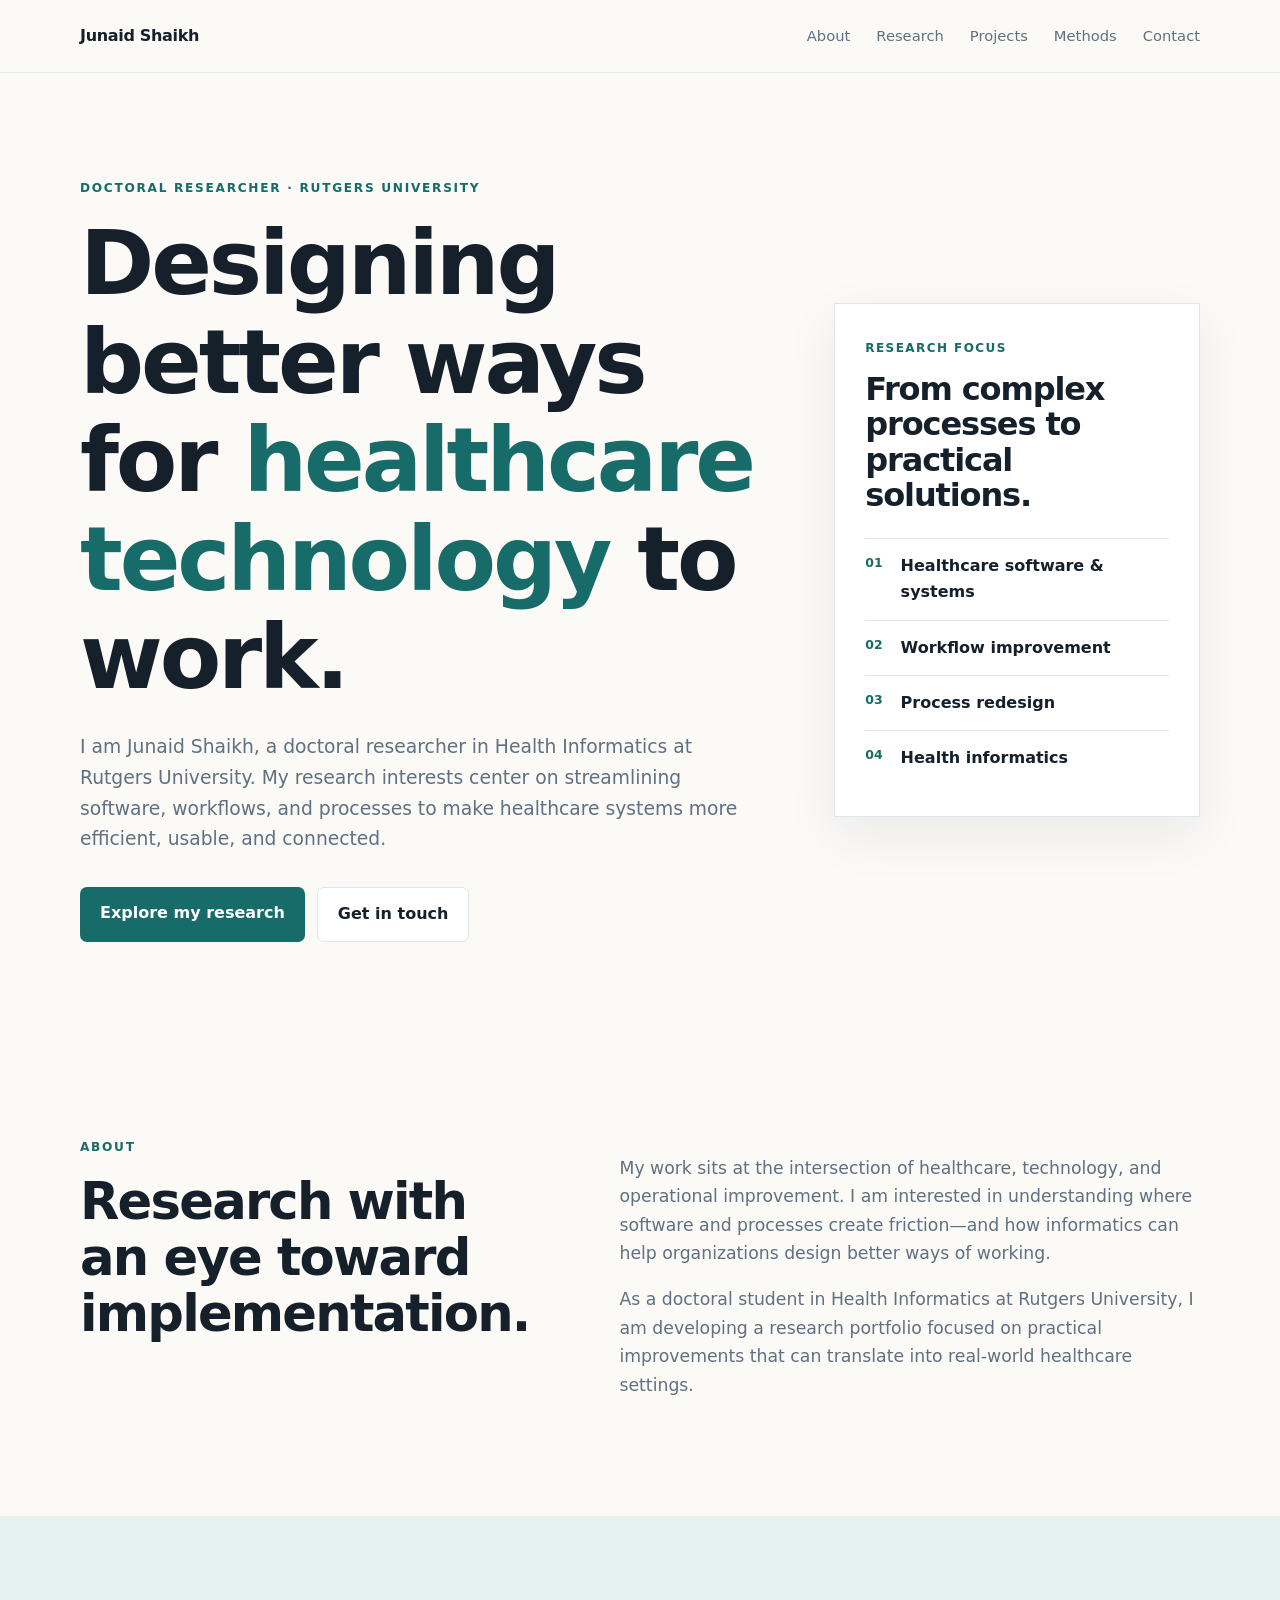
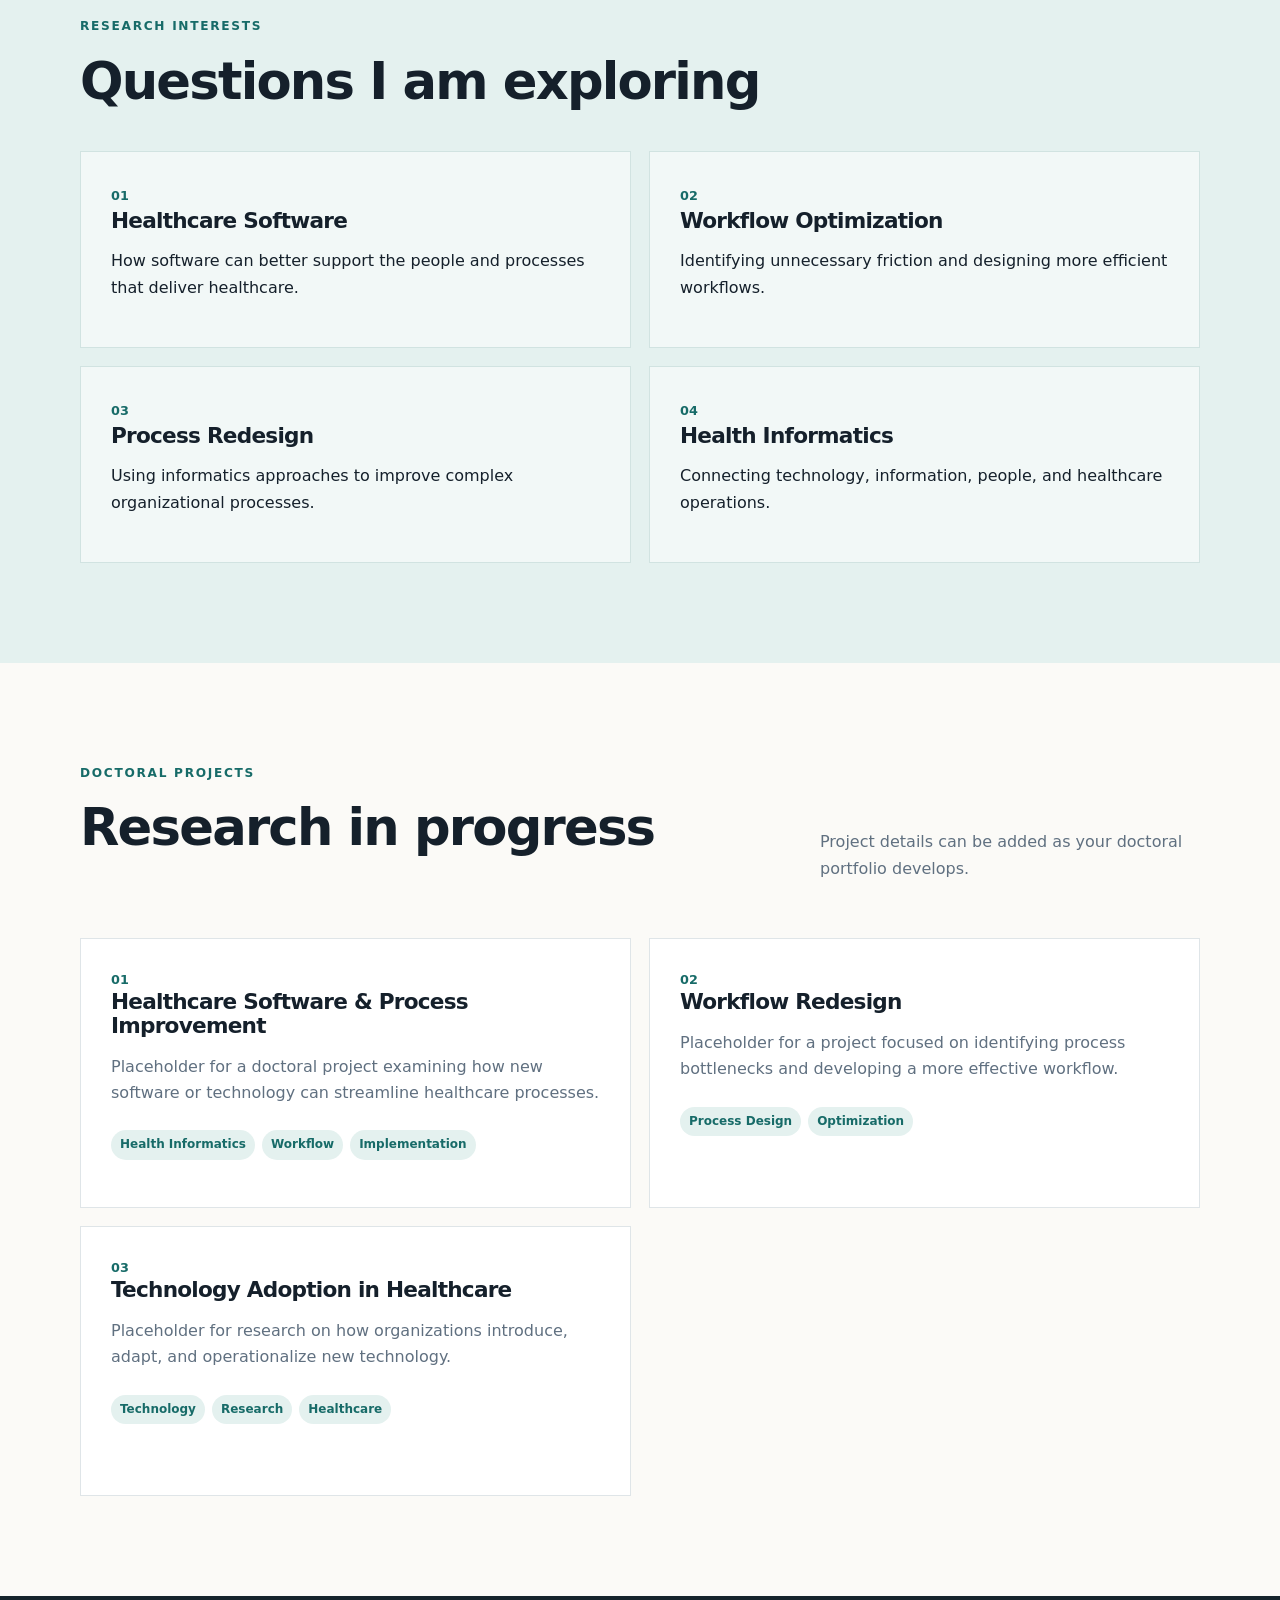
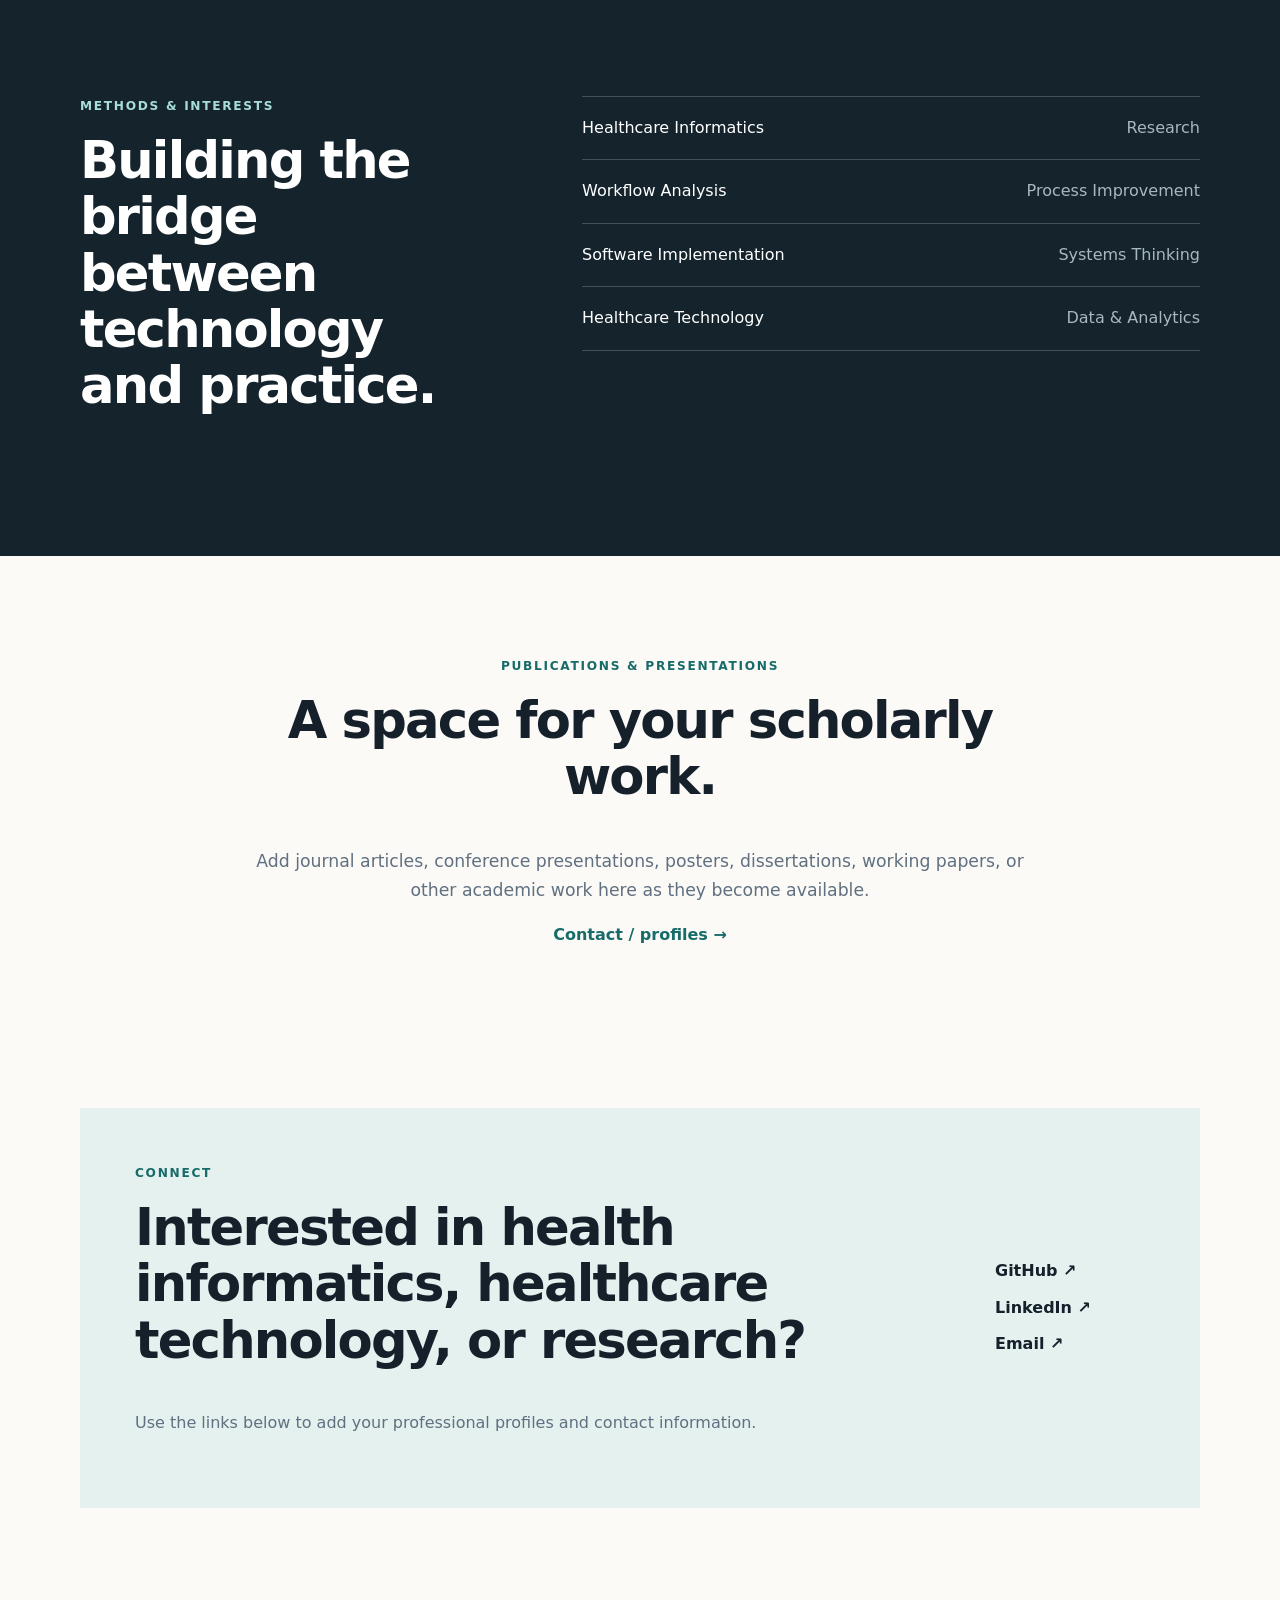
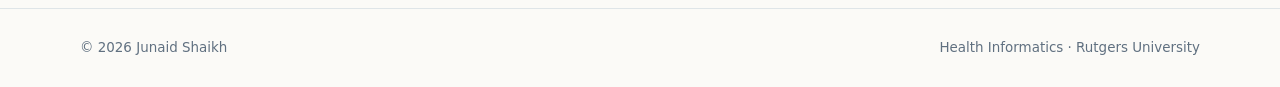
==== index.html @ 3b5ebfc3 "Add files via upload" ====
<!DOCTYPE html>
<html lang="en">
<head>
  <meta charset="UTF-8">
  <meta name="viewport" content="width=device-width, initial-scale=1.0">
  <meta name="description" content="Junaid Shaikh — Doctoral researcher in Health Informatics at Rutgers University. Research focused on streamlining software, workflows, and healthcare processes.">
  <title>Junaid Shaikh | Health Informatics Researcher</title>
  <link rel="stylesheet" href="assets/style.css">
</head>
<body>
  <header class="site-header">
    <nav class="nav container">
      <a class="brand" href="#home">Junaid Shaikh</a>
      <div class="nav-links">
        <a href="#about">About</a>
        <a href="#research">Research</a>
        <a href="#projects">Projects</a>
        <a href="#skills">Methods</a>
        <a href="#contact">Contact</a>
      </div>
    </nav>
  </header>

  <main>
    <section id="home" class="hero">
      <div class="container hero-grid">
        <div>
          <p class="eyebrow">Doctoral Researcher · Rutgers University</p>
          <h1>Designing better ways for <span>healthcare technology</span> to work.</h1>
          <p class="lead">
            I am Junaid Shaikh, a doctoral researcher in Health Informatics at Rutgers University.
            My research interests center on streamlining software, workflows, and processes to make
            healthcare systems more efficient, usable, and connected.
          </p>
          <div class="actions">
            <a class="button primary" href="#research">Explore my research</a>
            <a class="button secondary" href="#contact">Get in touch</a>
          </div>
        </div>
        <aside class="hero-card">
          <span class="card-label">Research focus</span>
          <h2>From complex processes to practical solutions.</h2>
          <div class="focus-list">
            <div><b>01</b><span>Healthcare software & systems</span></div>
            <div><b>02</b><span>Workflow improvement</span></div>
            <div><b>03</b><span>Process redesign</span></div>
            <div><b>04</b><span>Health informatics</span></div>
          </div>
        </aside>
      </div>
    </section>

    <section id="about" class="section">
      <div class="container two-col">
        <div>
          <p class="eyebrow">About</p>
          <h2>Research with an eye toward implementation.</h2>
        </div>
        <div class="section-copy">
          <p>
            My work sits at the intersection of healthcare, technology, and operational improvement.
            I am interested in understanding where software and processes create friction—and how
            informatics can help organizations design better ways of working.
          </p>
          <p>
            As a doctoral student in Health Informatics at Rutgers University, I am developing a
            research portfolio focused on practical improvements that can translate into real-world
            healthcare settings.
          </p>
        </div>
      </div>
    </section>

    <section id="research" class="section tinted">
      <div class="container">
        <p class="eyebrow">Research interests</p>
        <h2>Questions I am exploring</h2>
        <div class="interest-grid">
          <article><span>01</span><h3>Healthcare Software</h3><p>How software can better support the people and processes that deliver healthcare.</p></article>
          <article><span>02</span><h3>Workflow Optimization</h3><p>Identifying unnecessary friction and designing more efficient workflows.</p></article>
          <article><span>03</span><h3>Process Redesign</h3><p>Using informatics approaches to improve complex organizational processes.</p></article>
          <article><span>04</span><h3>Health Informatics</h3><p>Connecting technology, information, people, and healthcare operations.</p></article>
        </div>
      </div>
    </section>

    <section id="projects" class="section">
      <div class="container">
        <div class="section-heading">
          <div>
            <p class="eyebrow">Doctoral projects</p>
            <h2>Research in progress</h2>
          </div>
          <p class="muted">Project details can be added as your doctoral portfolio develops.</p>
        </div>
        <div class="project-grid">
          <article class="project-card">
            <div class="project-number">01</div>
            <h3>Healthcare Software & Process Improvement</h3>
            <p>Placeholder for a doctoral project examining how new software or technology can streamline healthcare processes.</p>
            <div class="tags"><span>Health Informatics</span><span>Workflow</span><span>Implementation</span></div>
          </article>
          <article class="project-card">
            <div class="project-number">02</div>
            <h3>Workflow Redesign</h3>
            <p>Placeholder for a project focused on identifying process bottlenecks and developing a more effective workflow.</p>
            <div class="tags"><span>Process Design</span><span>Optimization</span></div>
          </article>
          <article class="project-card">
            <div class="project-number">03</div>
            <h3>Technology Adoption in Healthcare</h3>
            <p>Placeholder for research on how organizations introduce, adapt, and operationalize new technology.</p>
            <div class="tags"><span>Technology</span><span>Research</span><span>Healthcare</span></div>
          </article>
        </div>
      </div>
    </section>

    <section id="skills" class="section dark">
      <div class="container two-col">
        <div>
          <p class="eyebrow">Methods & interests</p>
          <h2>Building the bridge between technology and practice.</h2>
        </div>
        <div class="skill-list">
          <div><span>Healthcare Informatics</span><span>Research</span></div>
          <div><span>Workflow Analysis</span><span>Process Improvement</span></div>
          <div><span>Software Implementation</span><span>Systems Thinking</span></div>
          <div><span>Healthcare Technology</span><span>Data & Analytics</span></div>
        </div>
      </div>
    </section>

    <section class="section">
      <div class="container publication-placeholder">
        <p class="eyebrow">Publications & presentations</p>
        <h2>A space for your scholarly work.</h2>
        <p>Add journal articles, conference presentations, posters, dissertations, working papers, or other academic work here as they become available.</p>
        <a class="text-link" href="#contact">Contact / profiles →</a>
      </div>
    </section>

    <section id="contact" class="section contact">
      <div class="container contact-box">
        <div>
          <p class="eyebrow">Connect</p>
          <h2>Interested in health informatics, healthcare technology, or research?</h2>
          <p>Use the links below to add your professional profiles and contact information.</p>
        </div>
        <div class="contact-links">
          <a href="#" aria-label="GitHub — replace this link">GitHub ↗</a>
          <a href="#" aria-label="LinkedIn — replace this link">LinkedIn ↗</a>
          <a href="mailto:your-email@example.com">Email ↗</a>
        </div>
      </div>
    </section>
  </main>

  <footer>
    <div class="container footer-inner">
      <span>© 2026 Junaid Shaikh</span>
      <span>Health Informatics · Rutgers University</span>
    </div>
  </footer>
</body>
</html>
---- assets/style.css ----
:root {
  --ink: #15202b;
  --muted: #607080;
  --paper: #fbfaf7;
  --surface: #ffffff;
  --line: #dfe5e8;
  --accent: #176b68;
  --accent-light: #e4f1ef;
  --dark: #15242c;
  --max: 1120px;
}
* { box-sizing: border-box; }
html { scroll-behavior: smooth; }
body {
  margin: 0;
  background: var(--paper);
  color: var(--ink);
  font-family: Inter, ui-sans-serif, system-ui, -apple-system, BlinkMacSystemFont, "Segoe UI", sans-serif;
  line-height: 1.65;
}
.container { width: min(calc(100% - 40px), var(--max)); margin: auto; }
.site-header {
  position: sticky; top: 0; z-index: 10;
  background: rgba(251,250,247,.92);
  backdrop-filter: blur(12px);
  border-bottom: 1px solid rgba(223,229,232,.8);
}
.nav { min-height: 72px; display:flex; align-items:center; justify-content:space-between; gap:20px; }
.brand { color:var(--ink); text-decoration:none; font-weight:750; letter-spacing:-.02em; }
.nav-links { display:flex; gap:26px; }
.nav-links a { color:var(--muted); text-decoration:none; font-size:.92rem; }
.nav-links a:hover { color:var(--accent); }
.hero { padding: 105px 0 95px; }
.hero-grid { display:grid; grid-template-columns: 1.3fr .7fr; gap:75px; align-items:center; }
.eyebrow { margin:0 0 16px; color:var(--accent); text-transform:uppercase; letter-spacing:.14em; font-size:.76rem; font-weight:800; }
h1,h2,h3 { margin-top:0; line-height:1.1; letter-spacing:-.035em; }
h1 { font-size:clamp(3rem, 7vw, 5.7rem); max-width:850px; margin-bottom:25px; }
h1 span { color:var(--accent); }
h2 { font-size:clamp(2rem, 4vw, 3.25rem); }
h3 { font-size:1.35rem; margin-bottom:10px; }
.lead { color:var(--muted); font-size:1.17rem; max-width:720px; }
.actions { display:flex; flex-wrap:wrap; gap:12px; margin-top:32px; }
.button { padding:13px 20px; border-radius:7px; text-decoration:none; font-weight:700; }
.button.primary { background:var(--accent); color:#fff; }
.button.secondary { border:1px solid var(--line); color:var(--ink); background:var(--surface); }
.hero-card { background:var(--surface); border:1px solid var(--line); padding:30px; box-shadow:0 18px 50px rgba(21,32,43,.07); }
.card-label { color:var(--accent); font-size:.75rem; font-weight:800; text-transform:uppercase; letter-spacing:.12em; }
.hero-card h2 { font-size:2rem; margin:12px 0 25px; }
.focus-list div { display:flex; gap:18px; padding:14px 0; border-top:1px solid var(--line); }
.focus-list b { color:var(--accent); font-size:.78rem; }
.focus-list span { font-weight:650; }
.section { padding:100px 0; }
.tinted { background:var(--accent-light); }
.dark { background:var(--dark); color:#fff; }
.dark .eyebrow { color:#a8ddd7; }
.two-col { display:grid; grid-template-columns:.8fr 1.2fr; gap:90px; }
.section-copy { color:var(--muted); font-size:1.08rem; }
.interest-grid,.project-grid { display:grid; grid-template-columns:repeat(2,1fr); gap:18px; margin-top:40px; }
.interest-grid article { padding:30px; background:rgba(255,255,255,.55); border:1px solid rgba(23,107,104,.15); }
.interest-grid span,.project-number { color:var(--accent); font-weight:800; font-size:.8rem; }
.project-card { background:var(--surface); border:1px solid var(--line); padding:30px; min-height:270px; transition:transform .2s, box-shadow .2s; }
.project-card:hover { transform:translateY(-4px); box-shadow:0 16px 35px rgba(21,32,43,.08); }
.project-card p { color:var(--muted); }
.tags { display:flex; flex-wrap:wrap; gap:7px; margin-top:24px; }
.tags span { background:var(--accent-light); color:var(--accent); padding:5px 9px; border-radius:99px; font-size:.75rem; font-weight:700; }
.section-heading { display:flex; justify-content:space-between; gap:40px; align-items:end; }
.muted { color:var(--muted); max-width:380px; }
.skill-list { border-top:1px solid rgba(255,255,255,.2); }
.skill-list div { display:flex; justify-content:space-between; gap:20px; padding:18px 0; border-bottom:1px solid rgba(255,255,255,.2); }
.skill-list span:last-child { color:#a8b8bf; }
.publication-placeholder { max-width:780px; margin-left:auto; margin-right:auto; text-align:center; }
.publication-placeholder p:not(.eyebrow) { color:var(--muted); font-size:1.08rem; }
.text-link { color:var(--accent); font-weight:750; text-decoration:none; }
.contact { padding-top:60px; }
.contact-box { background:var(--accent-light); padding:55px; display:flex; justify-content:space-between; gap:50px; align-items:center; }
.contact-box p:not(.eyebrow) { color:var(--muted); max-width:650px; }
.contact-links { display:flex; flex-direction:column; gap:10px; min-width:150px; }
.contact-links a { color:var(--ink); font-weight:750; text-decoration:none; }
footer { border-top:1px solid var(--line); padding:28px 0; color:var(--muted); font-size:.84rem; }
.footer-inner { display:flex; justify-content:space-between; gap:20px; }
@media (max-width: 800px) {
  .nav { align-items:flex-start; padding:18px 0; flex-direction:column; }
  .nav-links { flex-wrap:wrap; gap:14px 18px; }
  .hero { padding-top:65px; }
  .hero-grid,.two-col { grid-template-columns:1fr; gap:45px; }
  .interest-grid,.project-grid { grid-template-columns:1fr; }
  .section-heading,.contact-box,.footer-inner { flex-direction:column; align-items:flex-start; }
  .contact-box { padding:35px; }
}
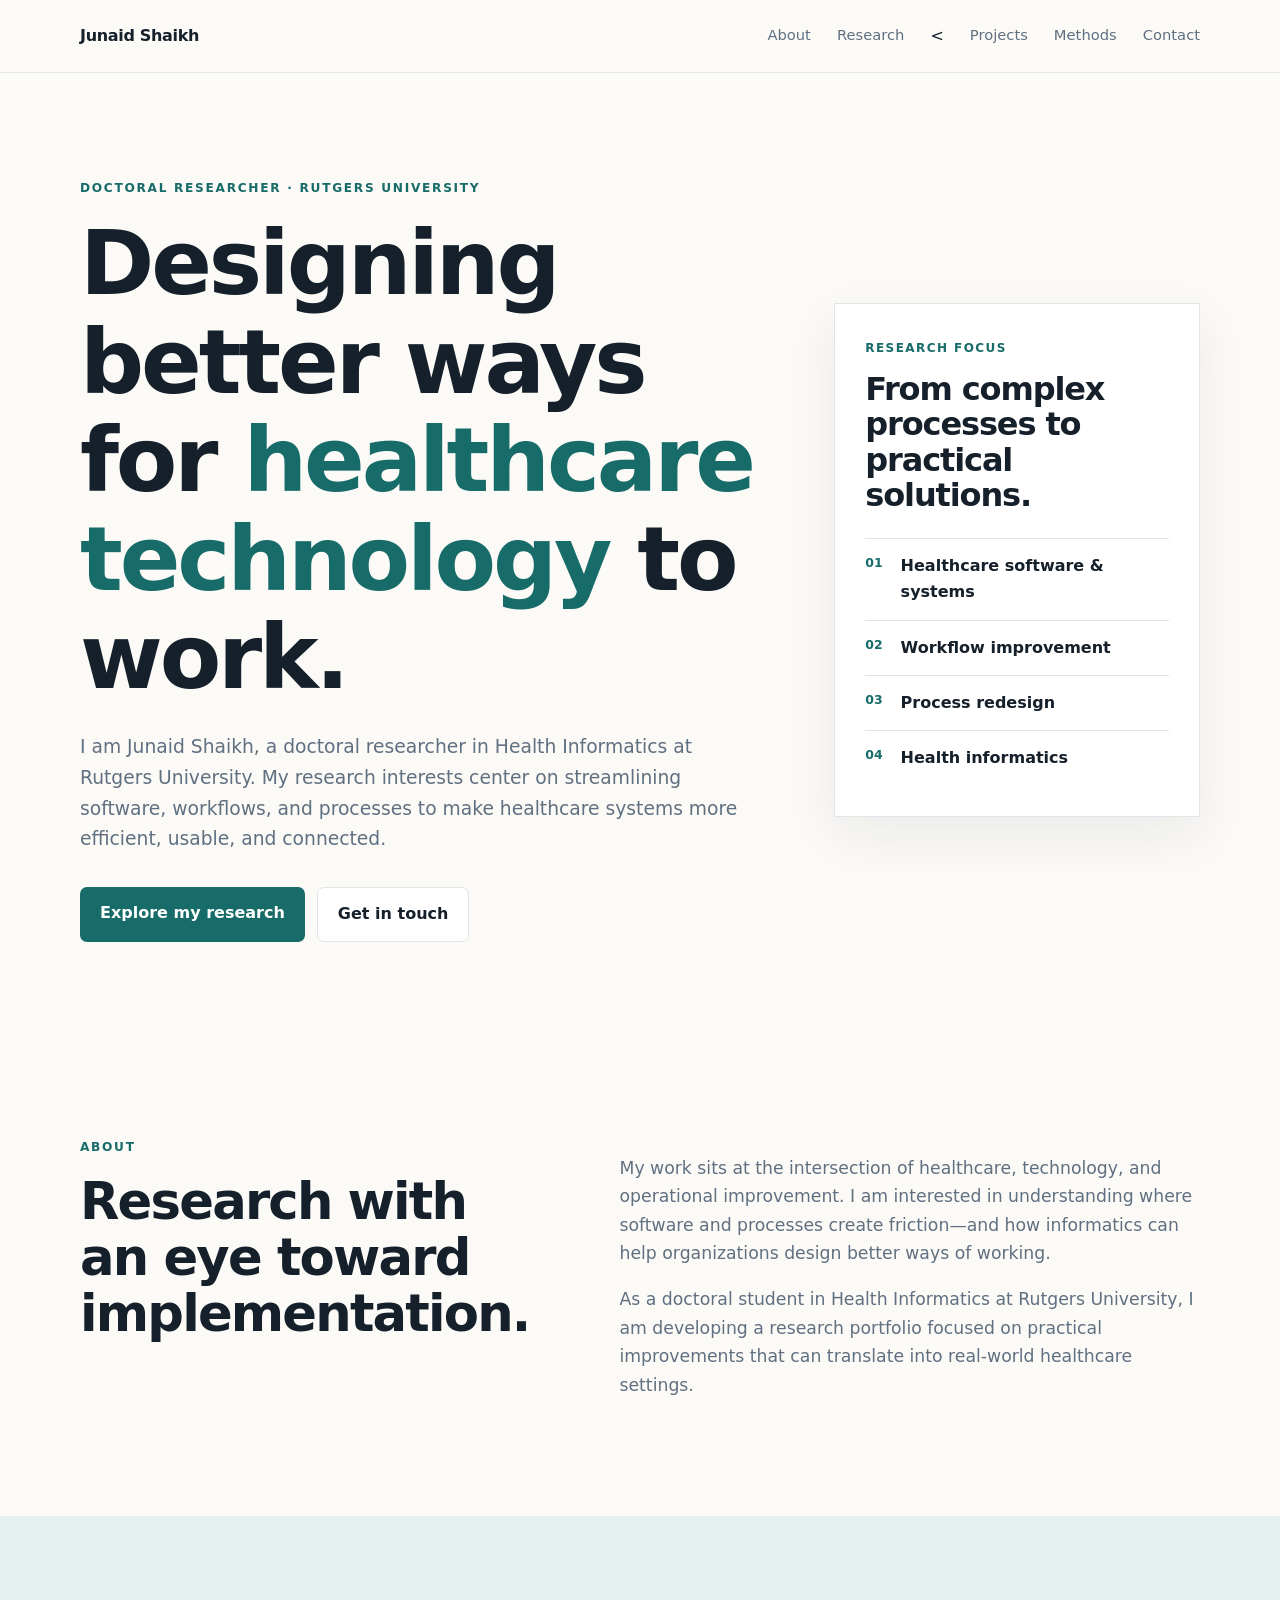
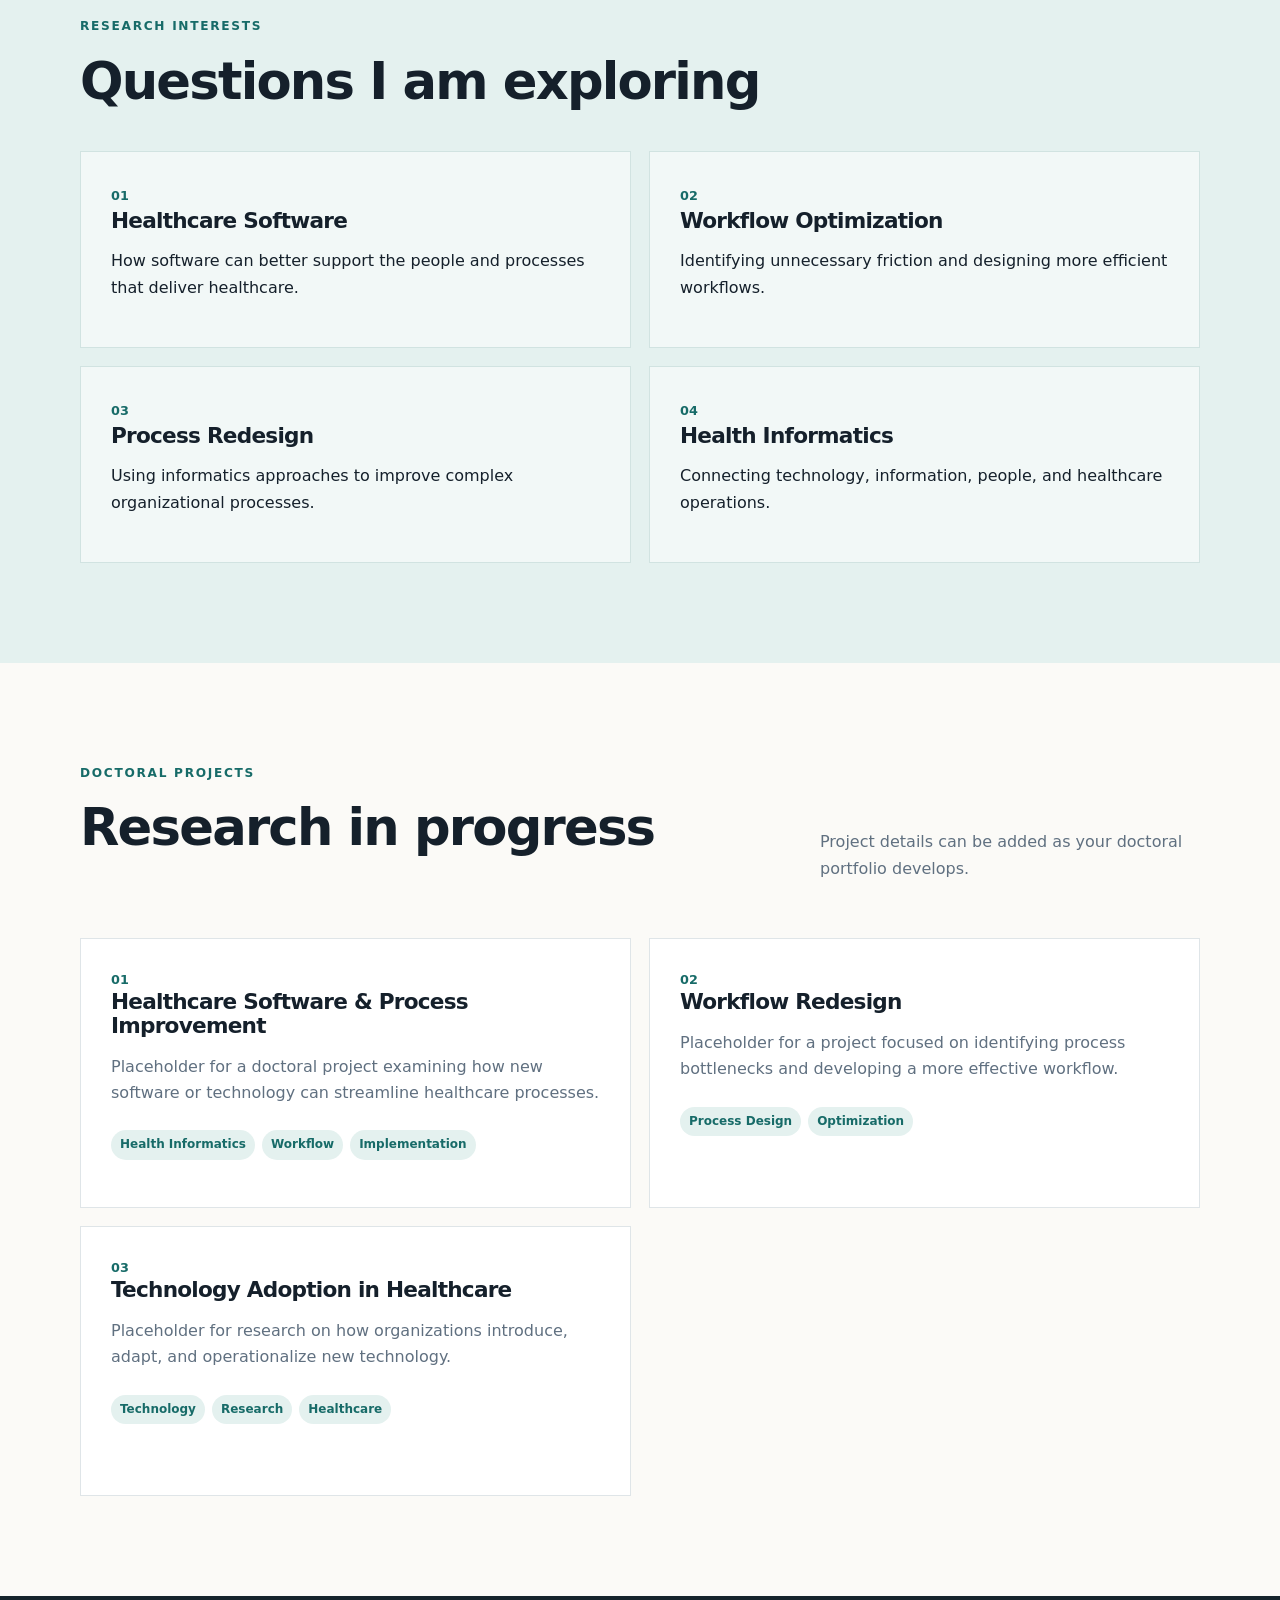
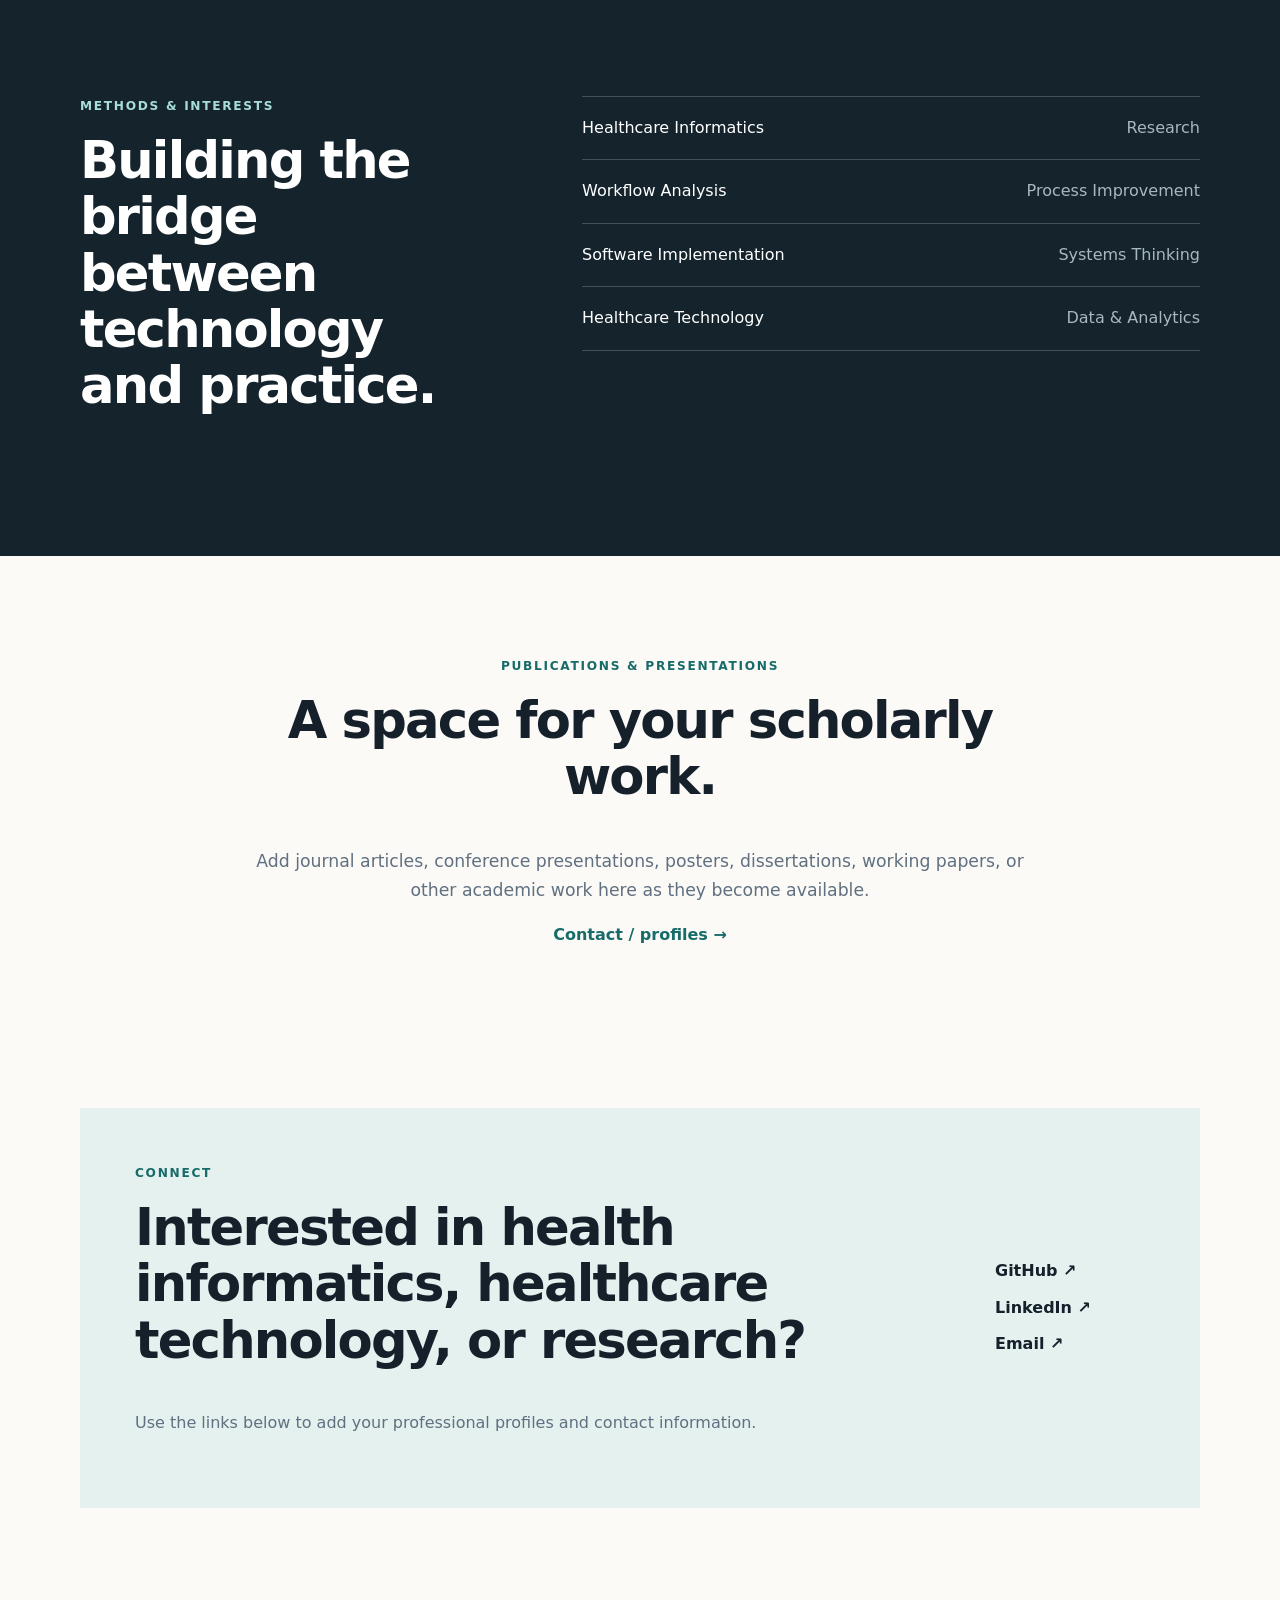
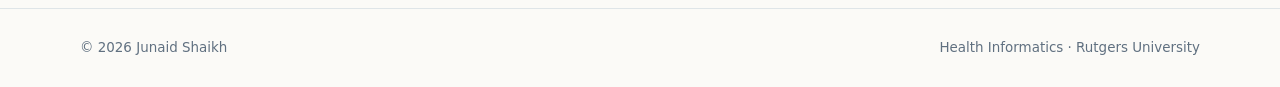
==== commit 18393101: "Update index.html" ====
--- a/index.html
+++ b/index.html
@@ -14,7 +14,7 @@
       <div class="nav-links">
         <a href="#about">About</a>
         <a href="#research">Research</a>
-        <a href="#projects">Projects</a>
+        <<a href="projects.html">Projects</a>
         <a href="#skills">Methods</a>
         <a href="#contact">Contact</a>
       </div>
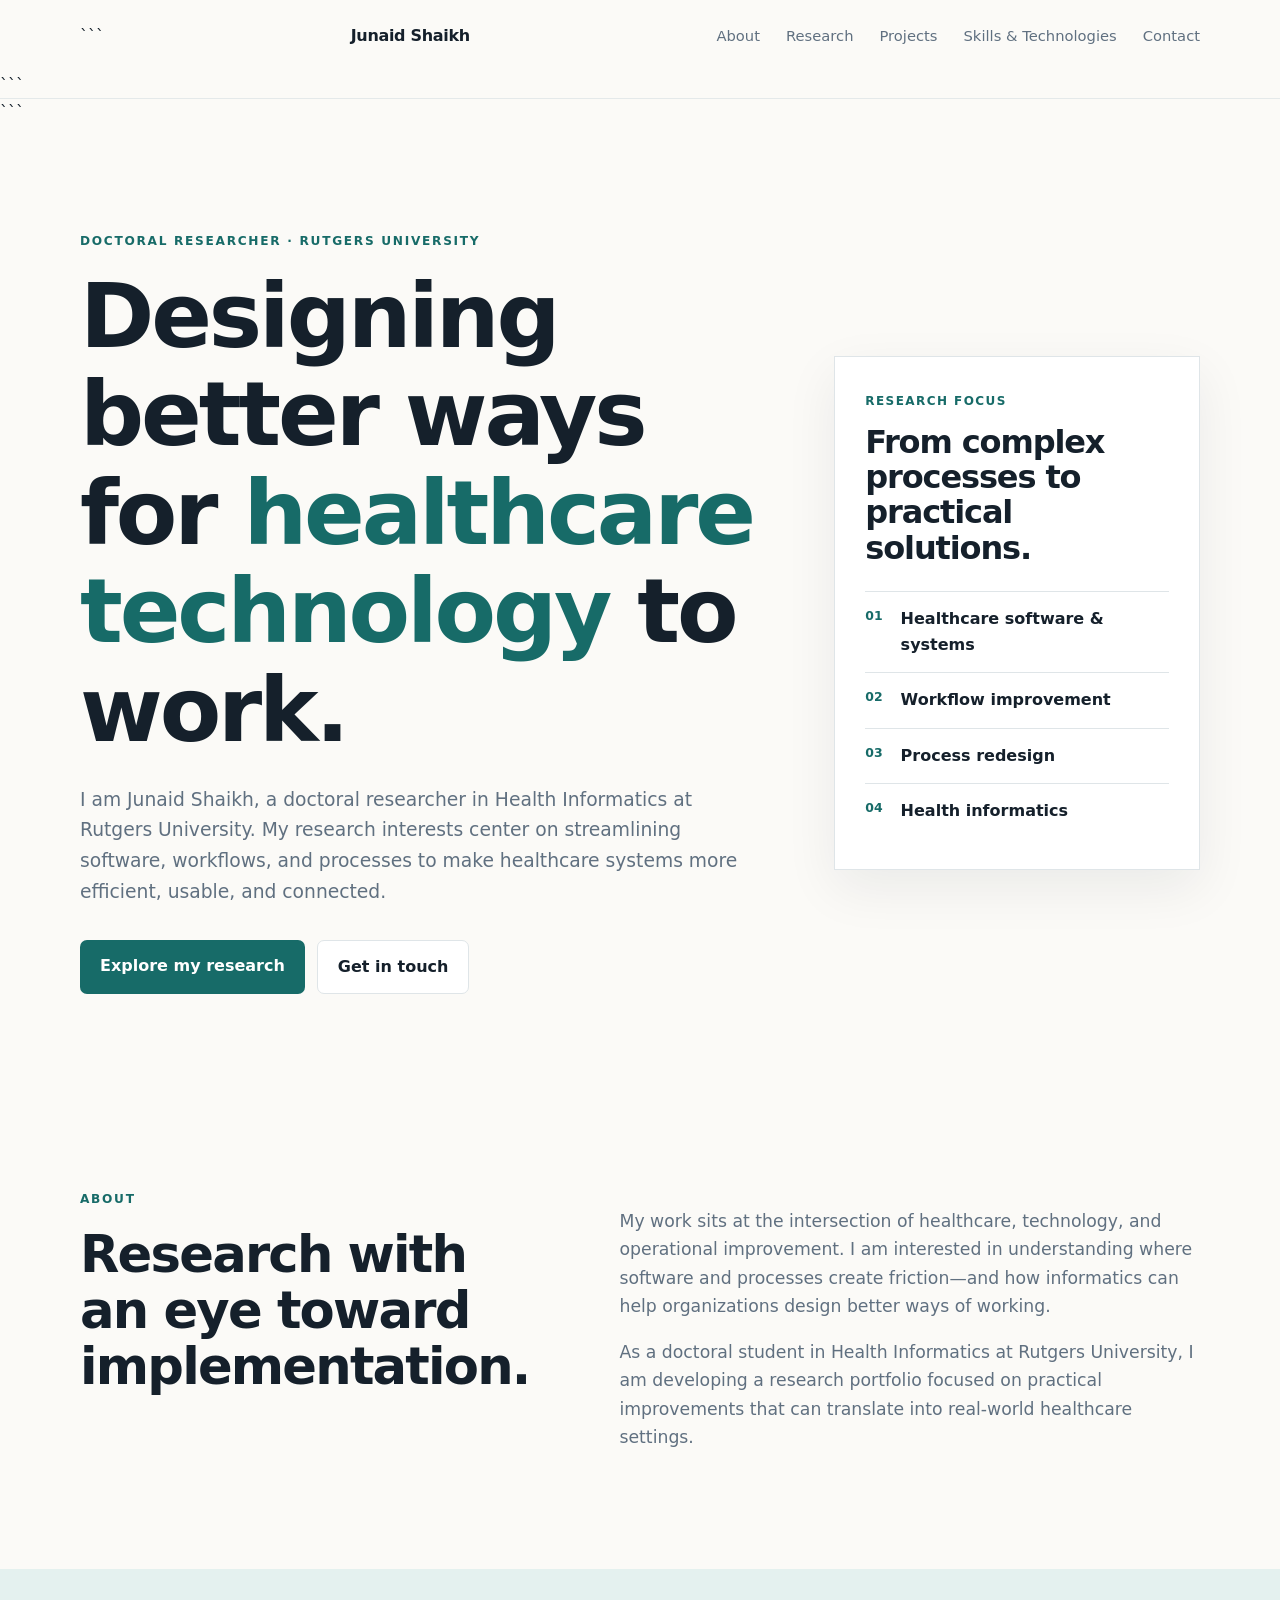
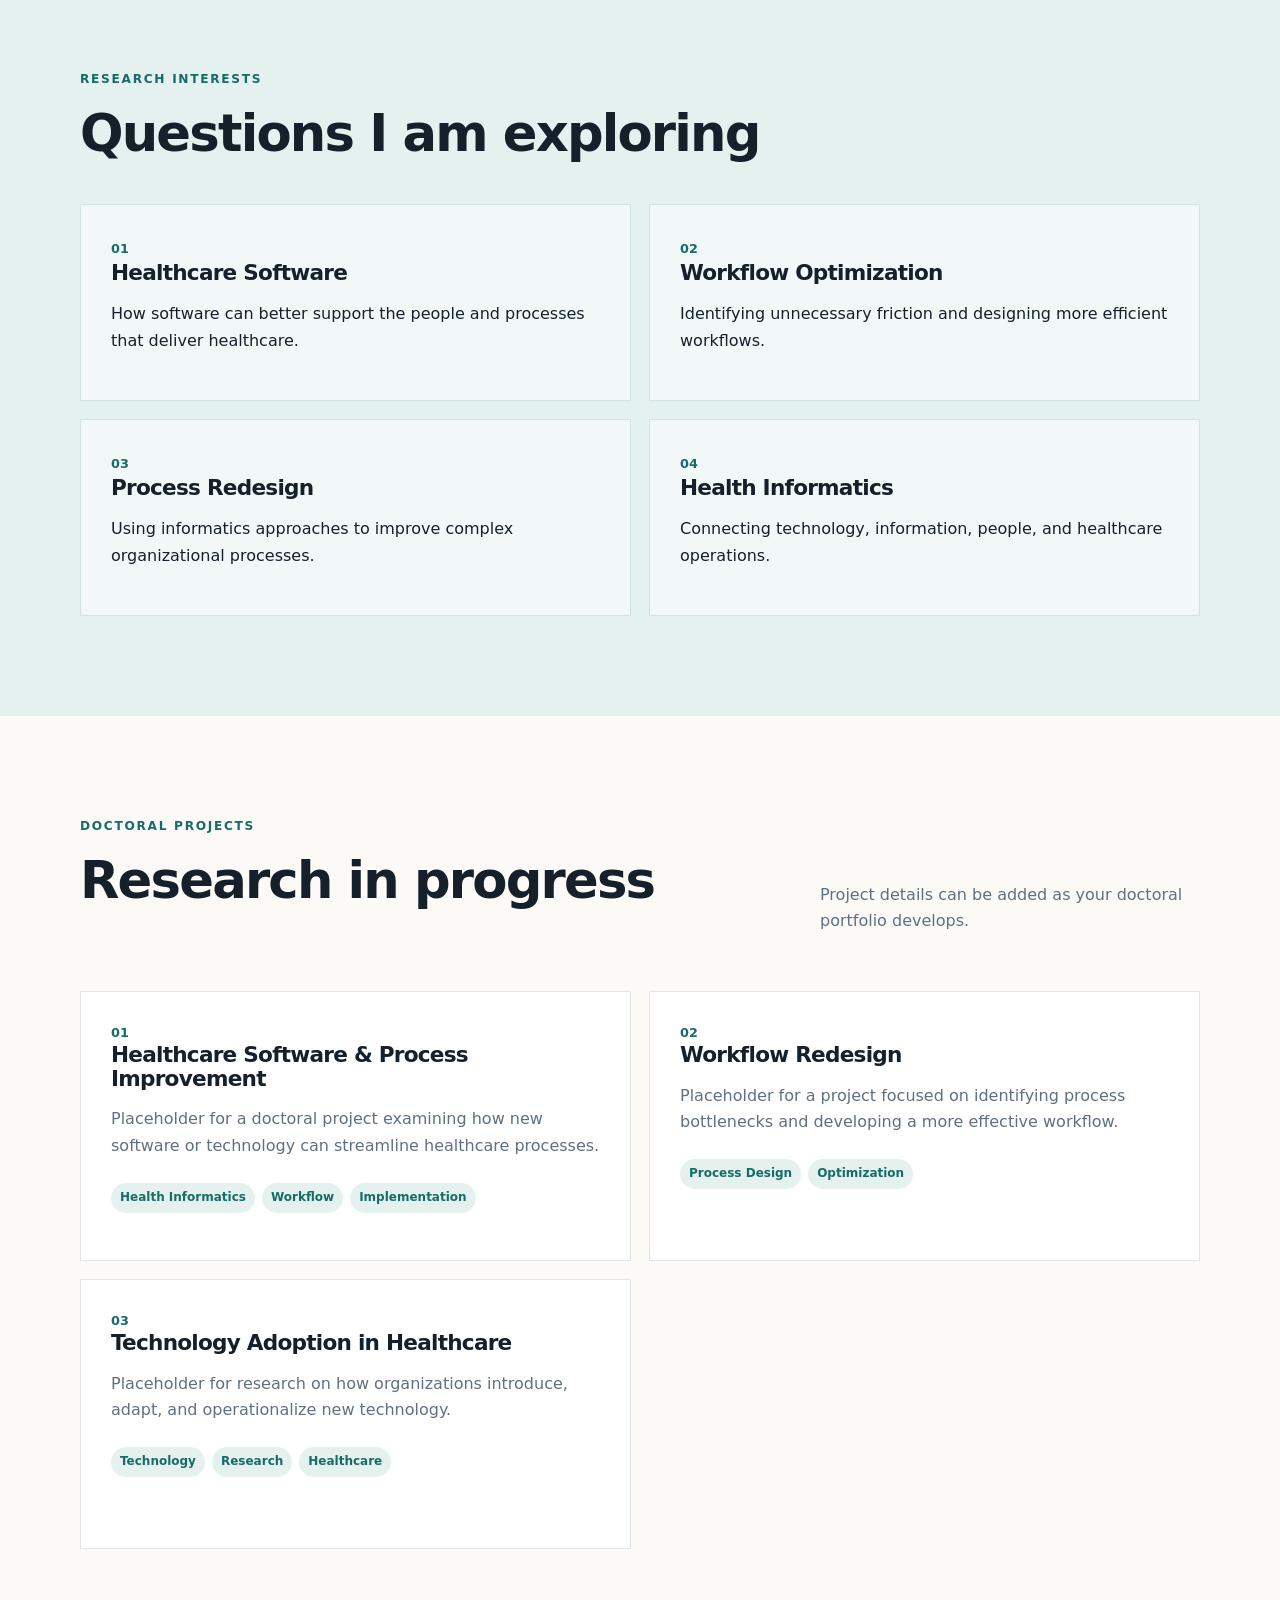
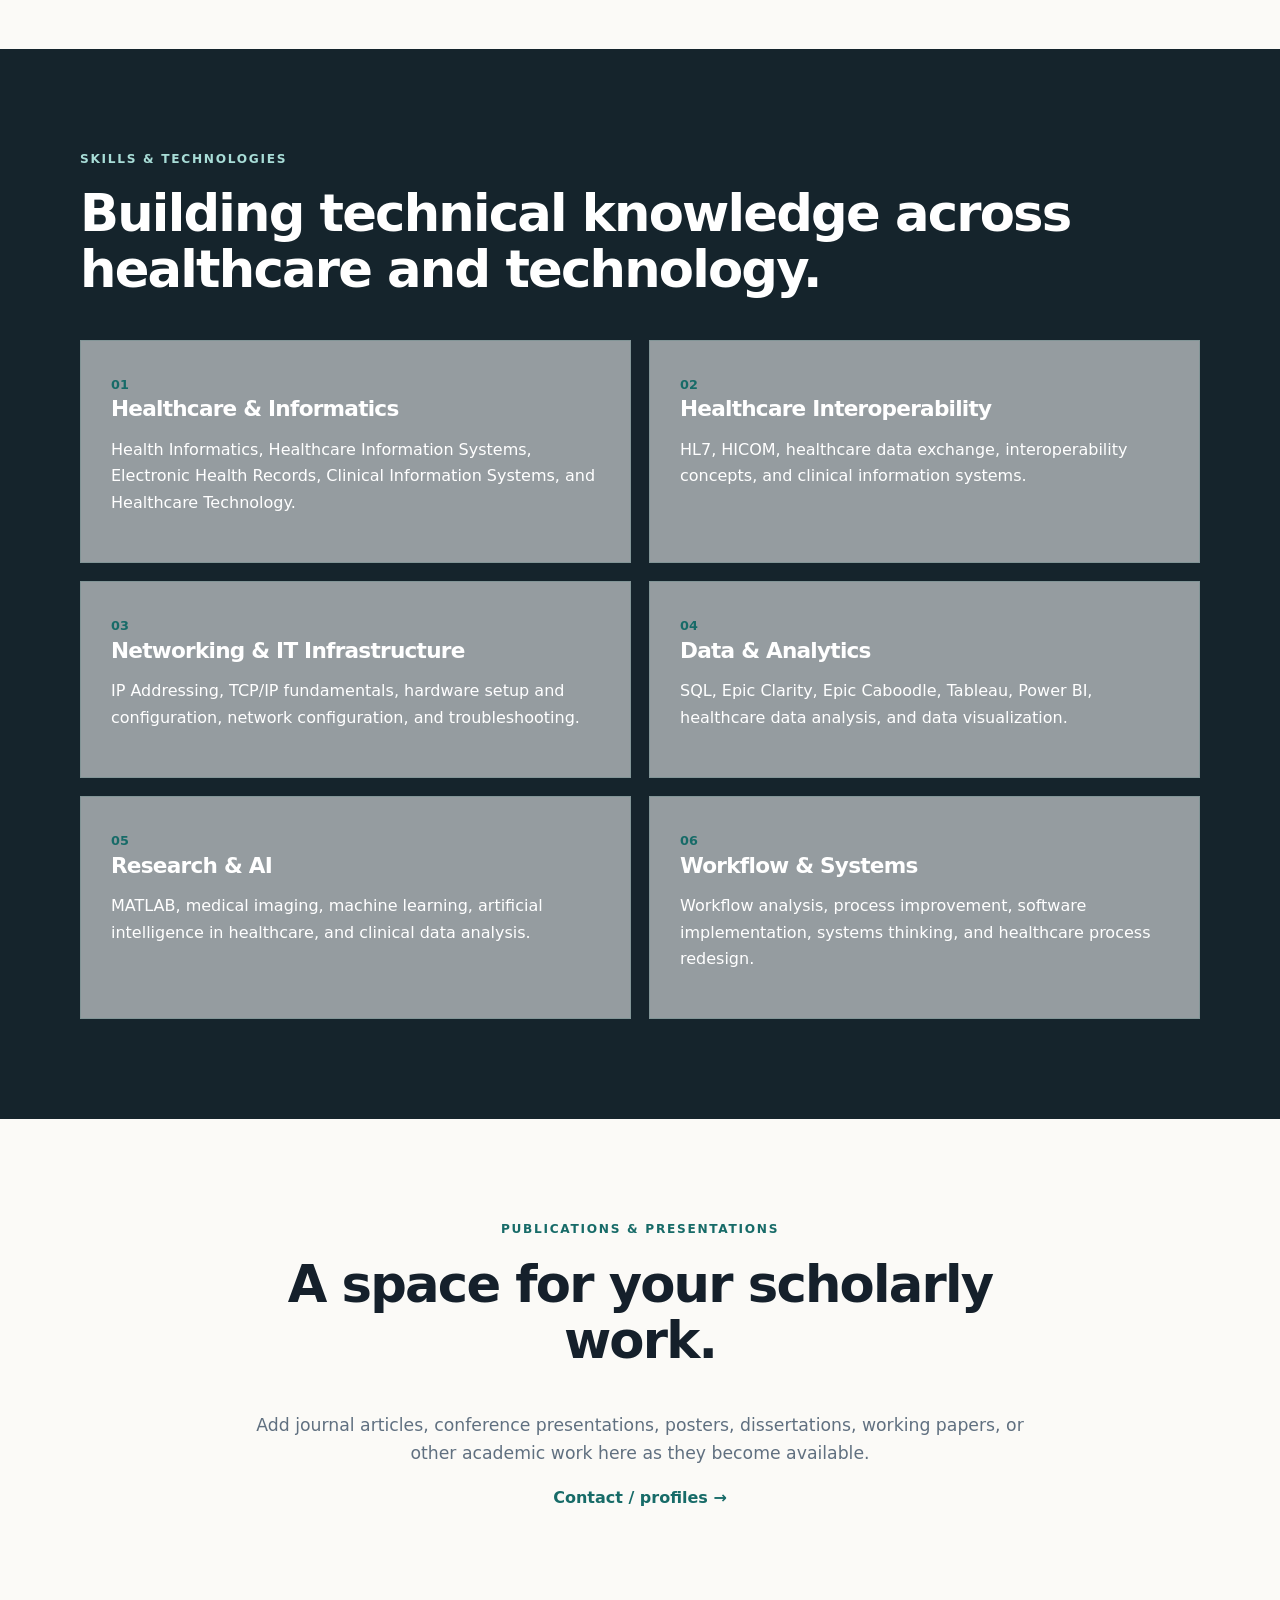
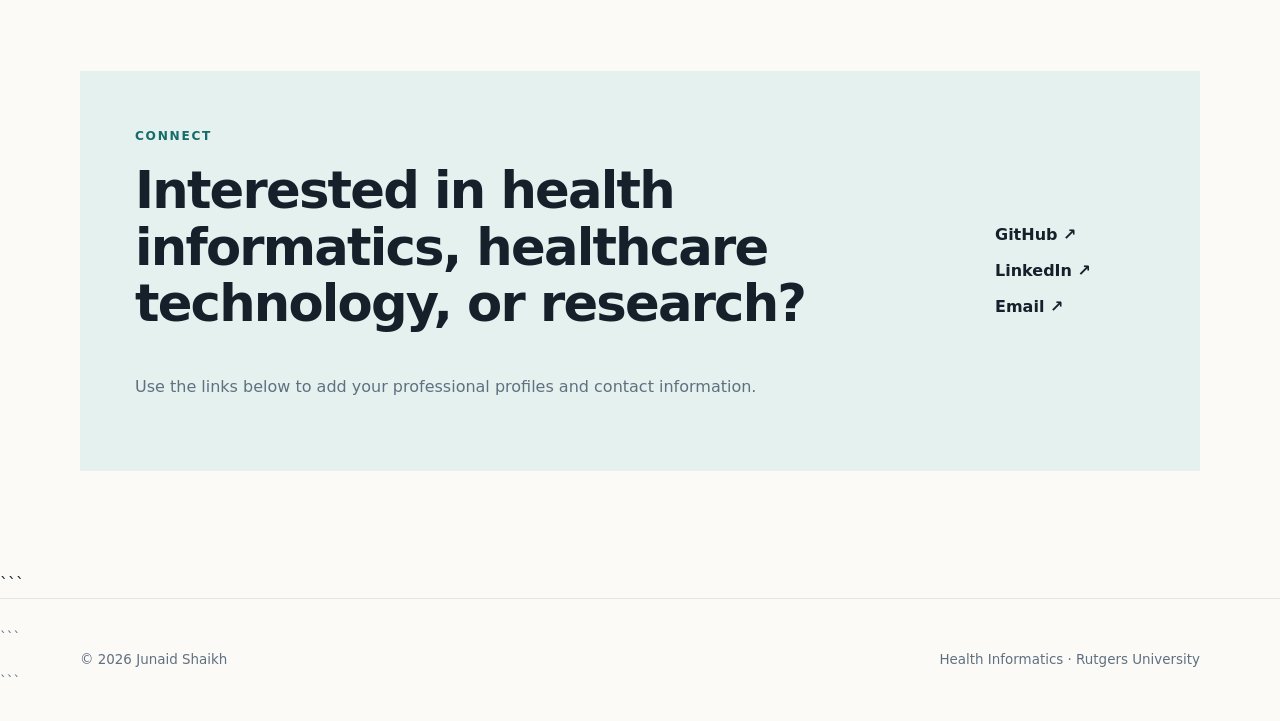
==== commit 657dcd9e: "Refactor HTML structure and update content" ====
--- a/index.html
+++ b/index.html
@@ -1,166 +1,574 @@
 <!DOCTYPE html>
+
 <html lang="en">
 <head>
   <meta charset="UTF-8">
   <meta name="viewport" content="width=device-width, initial-scale=1.0">
+
   <meta name="description" content="Junaid Shaikh — Doctoral researcher in Health Informatics at Rutgers University. Research focused on streamlining software, workflows, and healthcare processes.">
+
   <title>Junaid Shaikh | Health Informatics Researcher</title>
+
   <link rel="stylesheet" href="assets/style.css">
 </head>
+
 <body>
+
   <header class="site-header">
     <nav class="nav container">
-      <a class="brand" href="#home">Junaid Shaikh</a>
-      <div class="nav-links">
-        <a href="#about">About</a>
-        <a href="#research">Research</a>
-        <<a href="projects.html">Projects</a>
-        <a href="#skills">Methods</a>
-        <a href="#contact">Contact</a>
+
+```
+  <a class="brand" href="#home">Junaid Shaikh</a>
+
+  <div class="nav-links">
+    <a href="#about">About</a>
+    <a href="#research">Research</a>
+    <a href="projects.html">Projects</a>
+    <a href="#skills">Skills & Technologies</a>
+    <a href="#contact">Contact</a>
+  </div>
+
+</nav>
+```
+
+  </header>
+
+  <main>
+
+```
+<!-- HOME -->
+<section id="home" class="hero">
+
+  <div class="container hero-grid">
+
+    <div>
+
+      <p class="eyebrow">
+        Doctoral Researcher · Rutgers University
+      </p>
+
+      <h1>
+        Designing better ways for
+        <span>healthcare technology</span>
+        to work.
+      </h1>
+
+      <p class="lead">
+        I am Junaid Shaikh, a doctoral researcher in Health Informatics
+        at Rutgers University. My research interests center on
+        streamlining software, workflows, and processes to make
+        healthcare systems more efficient, usable, and connected.
+      </p>
+
+      <div class="actions">
+
+        <a class="button primary" href="#research">
+          Explore my research
+        </a>
+
+        <a class="button secondary" href="#contact">
+          Get in touch
+        </a>
+
       </div>
-    </nav>
-  </header>
-
-  <main>
-    <section id="home" class="hero">
-      <div class="container hero-grid">
+
+    </div>
+
+
+    <aside class="hero-card">
+
+      <span class="card-label">
+        Research focus
+      </span>
+
+      <h2>
+        From complex processes to practical solutions.
+      </h2>
+
+      <div class="focus-list">
+
         <div>
-          <p class="eyebrow">Doctoral Researcher · Rutgers University</p>
-          <h1>Designing better ways for <span>healthcare technology</span> to work.</h1>
-          <p class="lead">
-            I am Junaid Shaikh, a doctoral researcher in Health Informatics at Rutgers University.
-            My research interests center on streamlining software, workflows, and processes to make
-            healthcare systems more efficient, usable, and connected.
-          </p>
-          <div class="actions">
-            <a class="button primary" href="#research">Explore my research</a>
-            <a class="button secondary" href="#contact">Get in touch</a>
-          </div>
-        </div>
-        <aside class="hero-card">
-          <span class="card-label">Research focus</span>
-          <h2>From complex processes to practical solutions.</h2>
-          <div class="focus-list">
-            <div><b>01</b><span>Healthcare software & systems</span></div>
-            <div><b>02</b><span>Workflow improvement</span></div>
-            <div><b>03</b><span>Process redesign</span></div>
-            <div><b>04</b><span>Health informatics</span></div>
-          </div>
-        </aside>
+          <b>01</b>
+          <span>Healthcare software & systems</span>
+        </div>
+
+        <div>
+          <b>02</b>
+          <span>Workflow improvement</span>
+        </div>
+
+        <div>
+          <b>03</b>
+          <span>Process redesign</span>
+        </div>
+
+        <div>
+          <b>04</b>
+          <span>Health informatics</span>
+        </div>
+
       </div>
-    </section>
-
-    <section id="about" class="section">
-      <div class="container two-col">
-        <div>
-          <p class="eyebrow">About</p>
-          <h2>Research with an eye toward implementation.</h2>
-        </div>
-        <div class="section-copy">
-          <p>
-            My work sits at the intersection of healthcare, technology, and operational improvement.
-            I am interested in understanding where software and processes create friction—and how
-            informatics can help organizations design better ways of working.
-          </p>
-          <p>
-            As a doctoral student in Health Informatics at Rutgers University, I am developing a
-            research portfolio focused on practical improvements that can translate into real-world
-            healthcare settings.
-          </p>
-        </div>
+
+    </aside>
+
+  </div>
+
+</section>
+
+
+<!-- ABOUT -->
+<section id="about" class="section">
+
+  <div class="container two-col">
+
+    <div>
+
+      <p class="eyebrow">
+        About
+      </p>
+
+      <h2>
+        Research with an eye toward implementation.
+      </h2>
+
+    </div>
+
+
+    <div class="section-copy">
+
+      <p>
+        My work sits at the intersection of healthcare, technology,
+        and operational improvement. I am interested in understanding
+        where software and processes create friction—and how informatics
+        can help organizations design better ways of working.
+      </p>
+
+      <p>
+        As a doctoral student in Health Informatics at Rutgers University,
+        I am developing a research portfolio focused on practical
+        improvements that can translate into real-world healthcare settings.
+      </p>
+
+    </div>
+
+  </div>
+
+</section>
+
+
+<!-- RESEARCH -->
+<section id="research" class="section tinted">
+
+  <div class="container">
+
+    <p class="eyebrow">
+      Research interests
+    </p>
+
+    <h2>
+      Questions I am exploring
+    </h2>
+
+
+    <div class="interest-grid">
+
+      <article>
+
+        <span>01</span>
+
+        <h3>
+          Healthcare Software
+        </h3>
+
+        <p>
+          How software can better support the people and processes
+          that deliver healthcare.
+        </p>
+
+      </article>
+
+
+      <article>
+
+        <span>02</span>
+
+        <h3>
+          Workflow Optimization
+        </h3>
+
+        <p>
+          Identifying unnecessary friction and designing more
+          efficient workflows.
+        </p>
+
+      </article>
+
+
+      <article>
+
+        <span>03</span>
+
+        <h3>
+          Process Redesign
+        </h3>
+
+        <p>
+          Using informatics approaches to improve complex
+          organizational processes.
+        </p>
+
+      </article>
+
+
+      <article>
+
+        <span>04</span>
+
+        <h3>
+          Health Informatics
+        </h3>
+
+        <p>
+          Connecting technology, information, people, and
+          healthcare operations.
+        </p>
+
+      </article>
+
+    </div>
+
+  </div>
+
+</section>
+
+
+<!-- PROJECTS -->
+<section id="projects" class="section">
+
+  <div class="container">
+
+    <div class="section-heading">
+
+      <div>
+
+        <p class="eyebrow">
+          Doctoral projects
+        </p>
+
+        <h2>
+          Research in progress
+        </h2>
+
       </div>
-    </section>
-
-    <section id="research" class="section tinted">
-      <div class="container">
-        <p class="eyebrow">Research interests</p>
-        <h2>Questions I am exploring</h2>
-        <div class="interest-grid">
-          <article><span>01</span><h3>Healthcare Software</h3><p>How software can better support the people and processes that deliver healthcare.</p></article>
-          <article><span>02</span><h3>Workflow Optimization</h3><p>Identifying unnecessary friction and designing more efficient workflows.</p></article>
-          <article><span>03</span><h3>Process Redesign</h3><p>Using informatics approaches to improve complex organizational processes.</p></article>
-          <article><span>04</span><h3>Health Informatics</h3><p>Connecting technology, information, people, and healthcare operations.</p></article>
-        </div>
-      </div>
-    </section>
-
-    <section id="projects" class="section">
-      <div class="container">
-        <div class="section-heading">
-          <div>
-            <p class="eyebrow">Doctoral projects</p>
-            <h2>Research in progress</h2>
-          </div>
-          <p class="muted">Project details can be added as your doctoral portfolio develops.</p>
-        </div>
-        <div class="project-grid">
-          <article class="project-card">
-            <div class="project-number">01</div>
-            <h3>Healthcare Software & Process Improvement</h3>
-            <p>Placeholder for a doctoral project examining how new software or technology can streamline healthcare processes.</p>
-            <div class="tags"><span>Health Informatics</span><span>Workflow</span><span>Implementation</span></div>
-          </article>
-          <article class="project-card">
-            <div class="project-number">02</div>
-            <h3>Workflow Redesign</h3>
-            <p>Placeholder for a project focused on identifying process bottlenecks and developing a more effective workflow.</p>
-            <div class="tags"><span>Process Design</span><span>Optimization</span></div>
-          </article>
-          <article class="project-card">
-            <div class="project-number">03</div>
-            <h3>Technology Adoption in Healthcare</h3>
-            <p>Placeholder for research on how organizations introduce, adapt, and operationalize new technology.</p>
-            <div class="tags"><span>Technology</span><span>Research</span><span>Healthcare</span></div>
-          </article>
-        </div>
-      </div>
-    </section>
-
-    <section id="skills" class="section dark">
-      <div class="container two-col">
-        <div>
-          <p class="eyebrow">Methods & interests</p>
-          <h2>Building the bridge between technology and practice.</h2>
-        </div>
-        <div class="skill-list">
-          <div><span>Healthcare Informatics</span><span>Research</span></div>
-          <div><span>Workflow Analysis</span><span>Process Improvement</span></div>
-          <div><span>Software Implementation</span><span>Systems Thinking</span></div>
-          <div><span>Healthcare Technology</span><span>Data & Analytics</span></div>
-        </div>
-      </div>
-    </section>
-
-    <section class="section">
-      <div class="container publication-placeholder">
-        <p class="eyebrow">Publications & presentations</p>
-        <h2>A space for your scholarly work.</h2>
-        <p>Add journal articles, conference presentations, posters, dissertations, working papers, or other academic work here as they become available.</p>
-        <a class="text-link" href="#contact">Contact / profiles →</a>
-      </div>
-    </section>
-
-    <section id="contact" class="section contact">
-      <div class="container contact-box">
-        <div>
-          <p class="eyebrow">Connect</p>
-          <h2>Interested in health informatics, healthcare technology, or research?</h2>
-          <p>Use the links below to add your professional profiles and contact information.</p>
-        </div>
-        <div class="contact-links">
-          <a href="#" aria-label="GitHub — replace this link">GitHub ↗</a>
-          <a href="#" aria-label="LinkedIn — replace this link">LinkedIn ↗</a>
-          <a href="mailto:your-email@example.com">Email ↗</a>
-        </div>
-      </div>
-    </section>
+
+      <p class="muted">
+        Project details can be added as your doctoral portfolio develops.
+      </p>
+
+    </div>
+
+
+    <div class="project-grid">
+
+      <article class="project-card">
+
+        <div class="project-number">
+          01
+        </div>
+
+        <h3>
+          Healthcare Software & Process Improvement
+        </h3>
+
+        <p>
+          Placeholder for a doctoral project examining how new
+          software or technology can streamline healthcare processes.
+        </p>
+
+        <div class="tags">
+
+          <span>Health Informatics</span>
+          <span>Workflow</span>
+          <span>Implementation</span>
+
+        </div>
+
+      </article>
+
+
+      <article class="project-card">
+
+        <div class="project-number">
+          02
+        </div>
+
+        <h3>
+          Workflow Redesign
+        </h3>
+
+        <p>
+          Placeholder for a project focused on identifying process
+          bottlenecks and developing a more effective workflow.
+        </p>
+
+        <div class="tags">
+
+          <span>Process Design</span>
+          <span>Optimization</span>
+
+        </div>
+
+      </article>
+
+
+      <article class="project-card">
+
+        <div class="project-number">
+          03
+        </div>
+
+        <h3>
+          Technology Adoption in Healthcare
+        </h3>
+
+        <p>
+          Placeholder for research on how organizations introduce,
+          adapt, and operationalize new technology.
+        </p>
+
+        <div class="tags">
+
+          <span>Technology</span>
+          <span>Research</span>
+          <span>Healthcare</span>
+
+        </div>
+
+      </article>
+
+    </div>
+
+  </div>
+
+</section>
+
+
+<!-- SKILLS & TECHNOLOGIES -->
+<section id="skills" class="section dark">
+
+  <div class="container">
+
+    <p class="eyebrow">
+      Skills & Technologies
+    </p>
+
+    <h2>
+      Building technical knowledge across healthcare and technology.
+    </h2>
+
+
+    <div class="interest-grid">
+
+
+      <article>
+
+        <span>01</span>
+
+        <h3>
+          Healthcare & Informatics
+        </h3>
+
+        <p>
+          Health Informatics, Healthcare Information Systems,
+          Electronic Health Records, Clinical Information Systems,
+          and Healthcare Technology.
+        </p>
+
+      </article>
+
+
+      <article>
+
+        <span>02</span>
+
+        <h3>
+          Healthcare Interoperability
+        </h3>
+
+        <p>
+          HL7, HICOM, healthcare data exchange, interoperability
+          concepts, and clinical information systems.
+        </p>
+
+      </article>
+
+
+      <article>
+
+        <span>03</span>
+
+        <h3>
+          Networking & IT Infrastructure
+        </h3>
+
+        <p>
+          IP Addressing, TCP/IP fundamentals, hardware setup
+          and configuration, network configuration, and troubleshooting.
+        </p>
+
+      </article>
+
+
+      <article>
+
+        <span>04</span>
+
+        <h3>
+          Data & Analytics
+        </h3>
+
+        <p>
+          SQL, Epic Clarity, Epic Caboodle, Tableau, Power BI,
+          healthcare data analysis, and data visualization.
+        </p>
+
+      </article>
+
+
+      <article>
+
+        <span>05</span>
+
+        <h3>
+          Research & AI
+        </h3>
+
+        <p>
+          MATLAB, medical imaging, machine learning, artificial
+          intelligence in healthcare, and clinical data analysis.
+        </p>
+
+      </article>
+
+
+      <article>
+
+        <span>06</span>
+
+        <h3>
+          Workflow & Systems
+        </h3>
+
+        <p>
+          Workflow analysis, process improvement, software
+          implementation, systems thinking, and healthcare
+          process redesign.
+        </p>
+
+      </article>
+
+
+    </div>
+
+  </div>
+
+</section>
+
+
+<!-- PUBLICATIONS -->
+<section class="section">
+
+  <div class="container publication-placeholder">
+
+    <p class="eyebrow">
+      Publications & presentations
+    </p>
+
+    <h2>
+      A space for your scholarly work.
+    </h2>
+
+    <p>
+      Add journal articles, conference presentations, posters,
+      dissertations, working papers, or other academic work here
+      as they become available.
+    </p>
+
+    <a class="text-link" href="#contact">
+      Contact / profiles →
+    </a>
+
+  </div>
+
+</section>
+
+
+<!-- CONTACT -->
+<section id="contact" class="section contact">
+
+  <div class="container contact-box">
+
+    <div>
+
+      <p class="eyebrow">
+        Connect
+      </p>
+
+      <h2>
+        Interested in health informatics, healthcare technology,
+        or research?
+      </h2>
+
+      <p>
+        Use the links below to add your professional profiles
+        and contact information.
+      </p>
+
+    </div>
+
+
+    <div class="contact-links">
+
+      <a href="#" aria-label="GitHub — replace this link">
+        GitHub ↗
+      </a>
+
+      <a href="#" aria-label="LinkedIn — replace this link">
+        LinkedIn ↗
+      </a>
+
+      <a href="mailto:your-email@example.com">
+        Email ↗
+      </a>
+
+    </div>
+
+  </div>
+
+</section>
+```
+
   </main>
 
+  <!-- FOOTER -->
+
   <footer>
-    <div class="container footer-inner">
-      <span>© 2026 Junaid Shaikh</span>
-      <span>Health Informatics · Rutgers University</span>
-    </div>
+
+```
+<div class="container footer-inner">
+
+  <span>
+    © 2026 Junaid Shaikh
+  </span>
+
+  <span>
+    Health Informatics · Rutgers University
+  </span>
+
+</div>
+```
+
   </footer>
+
 </body>
 </html>
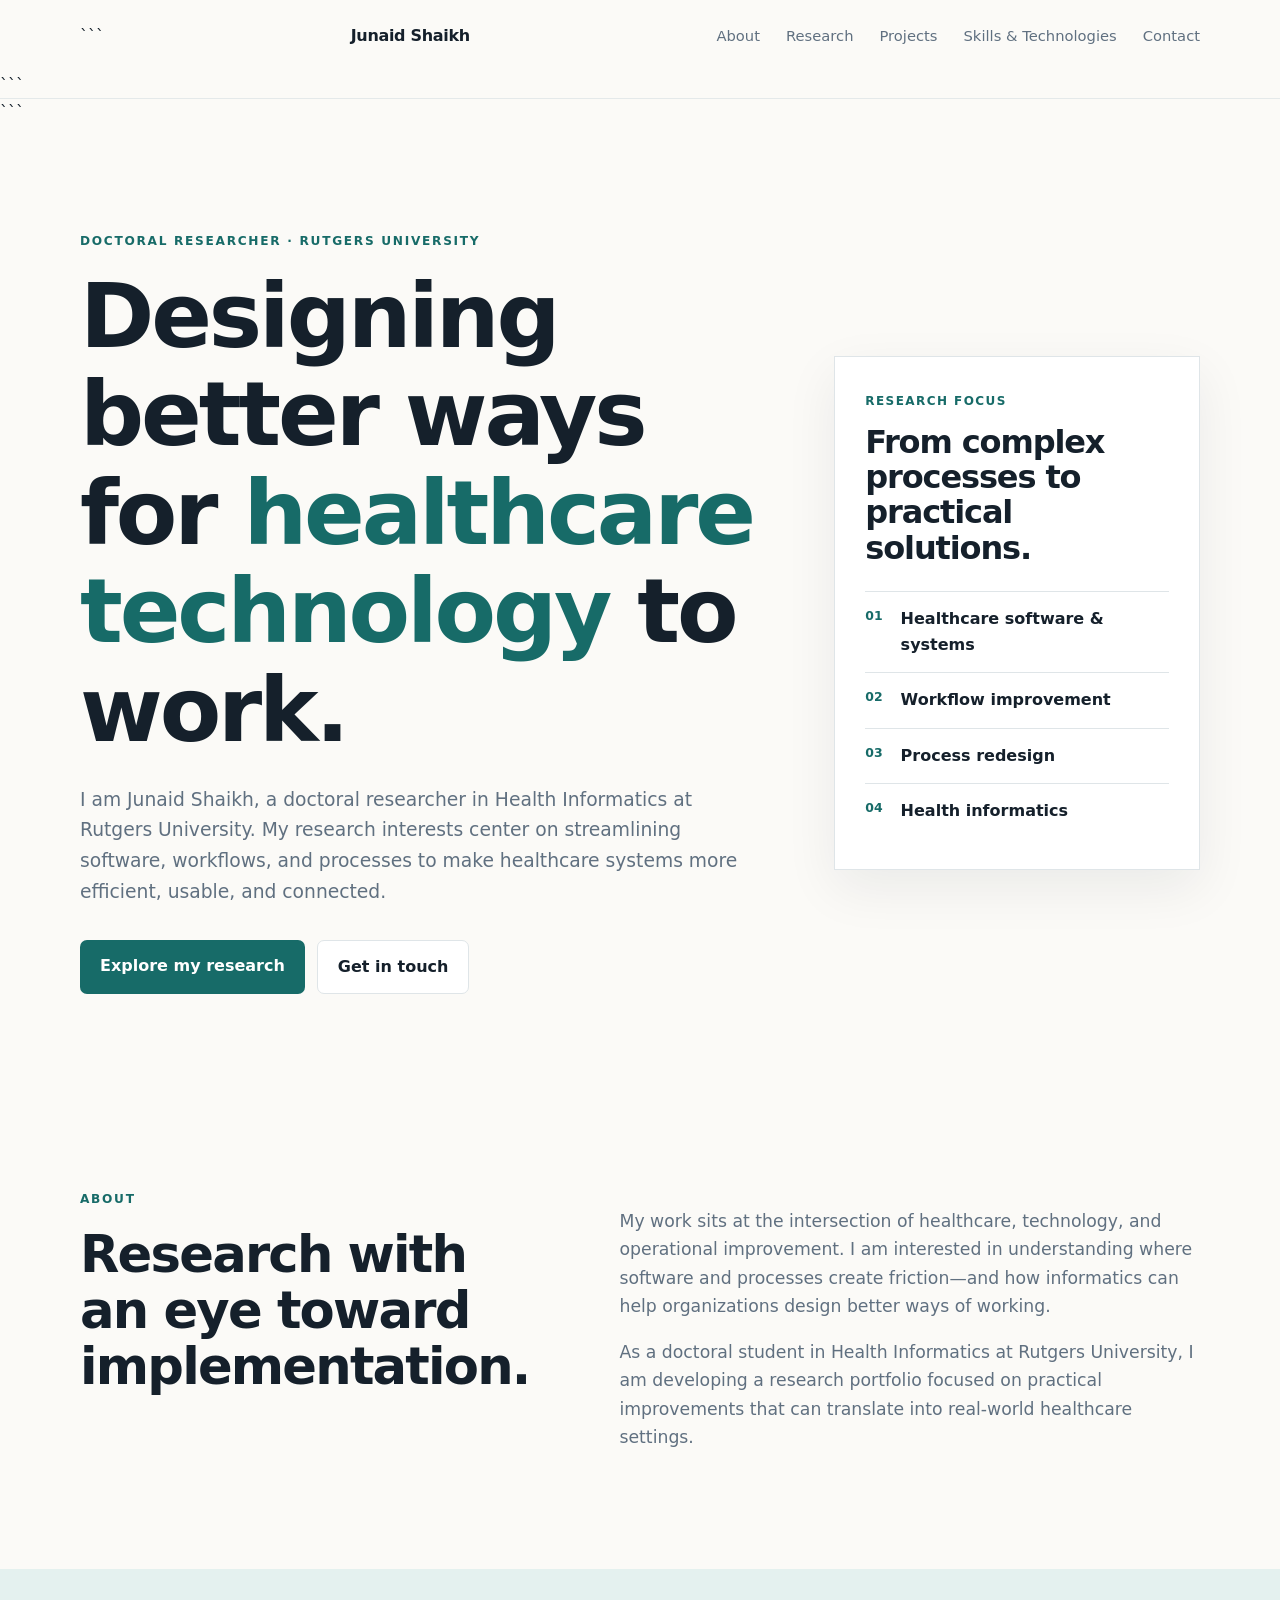
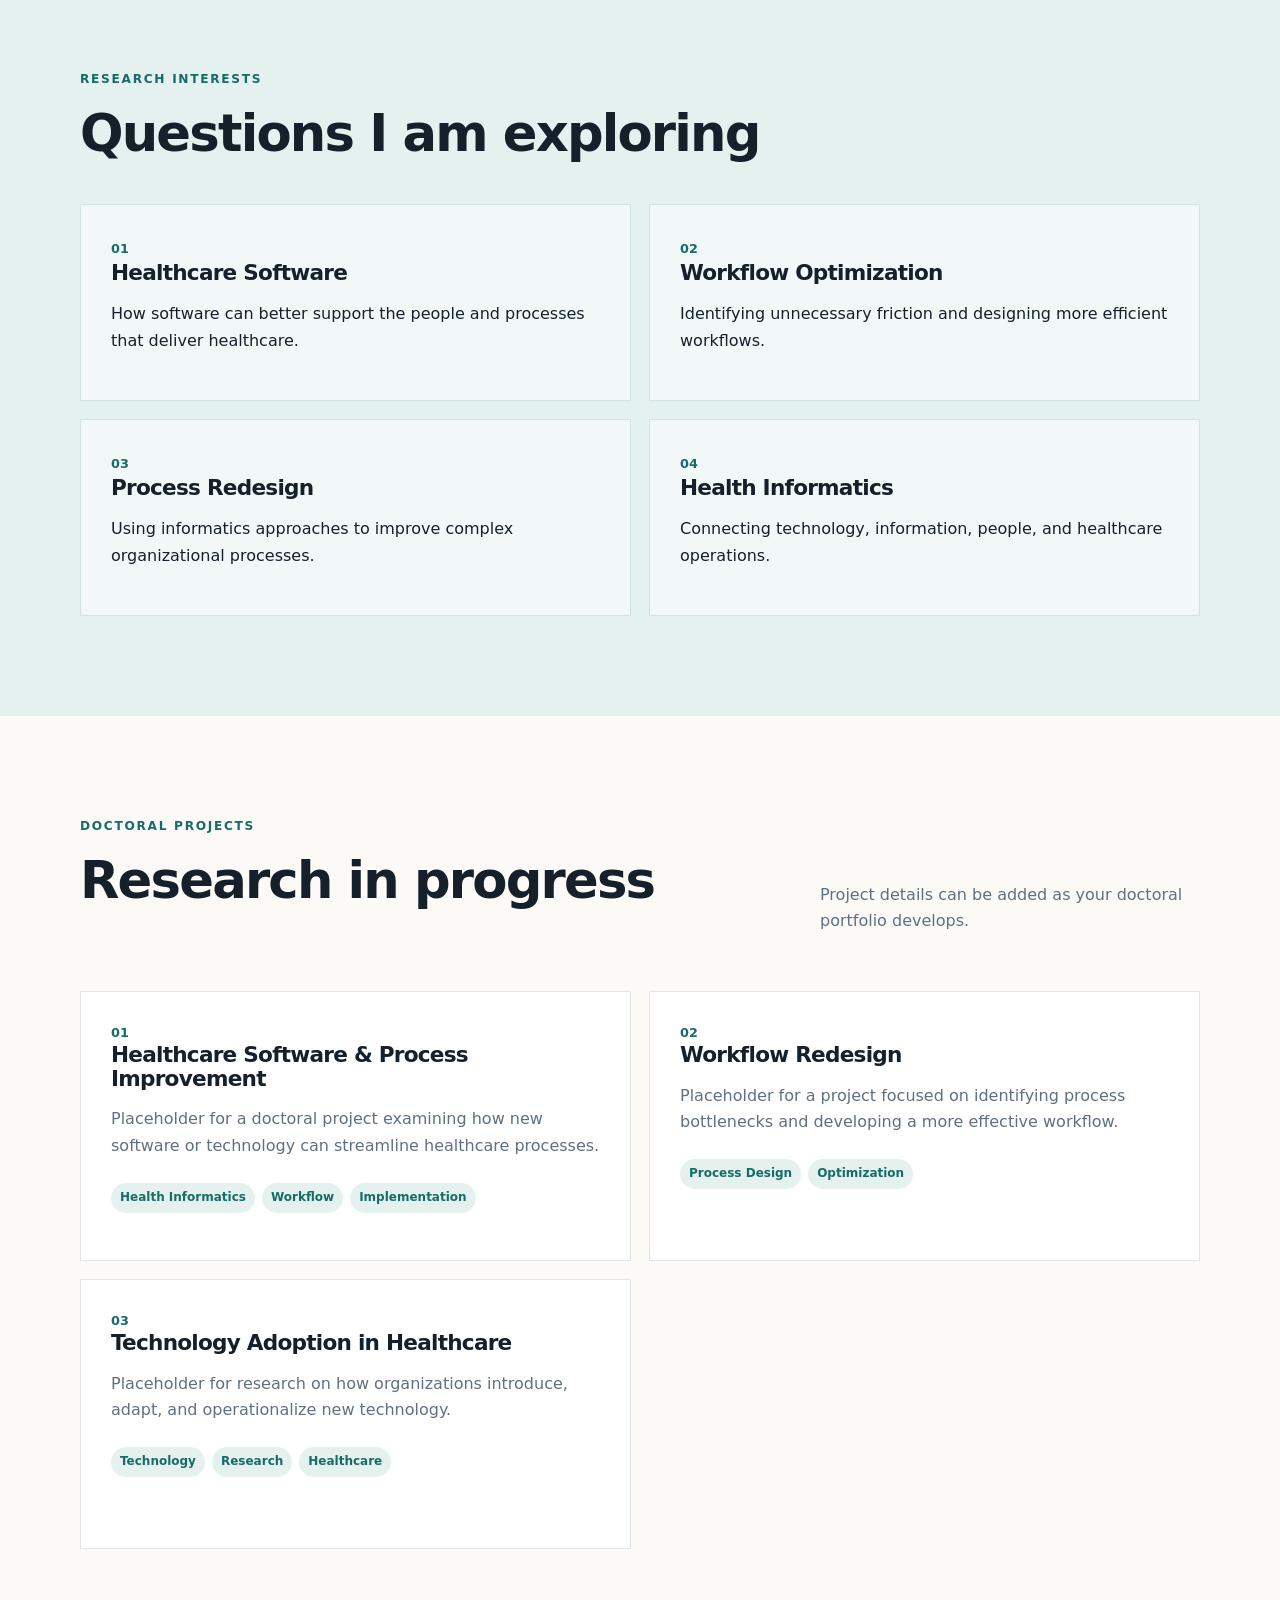
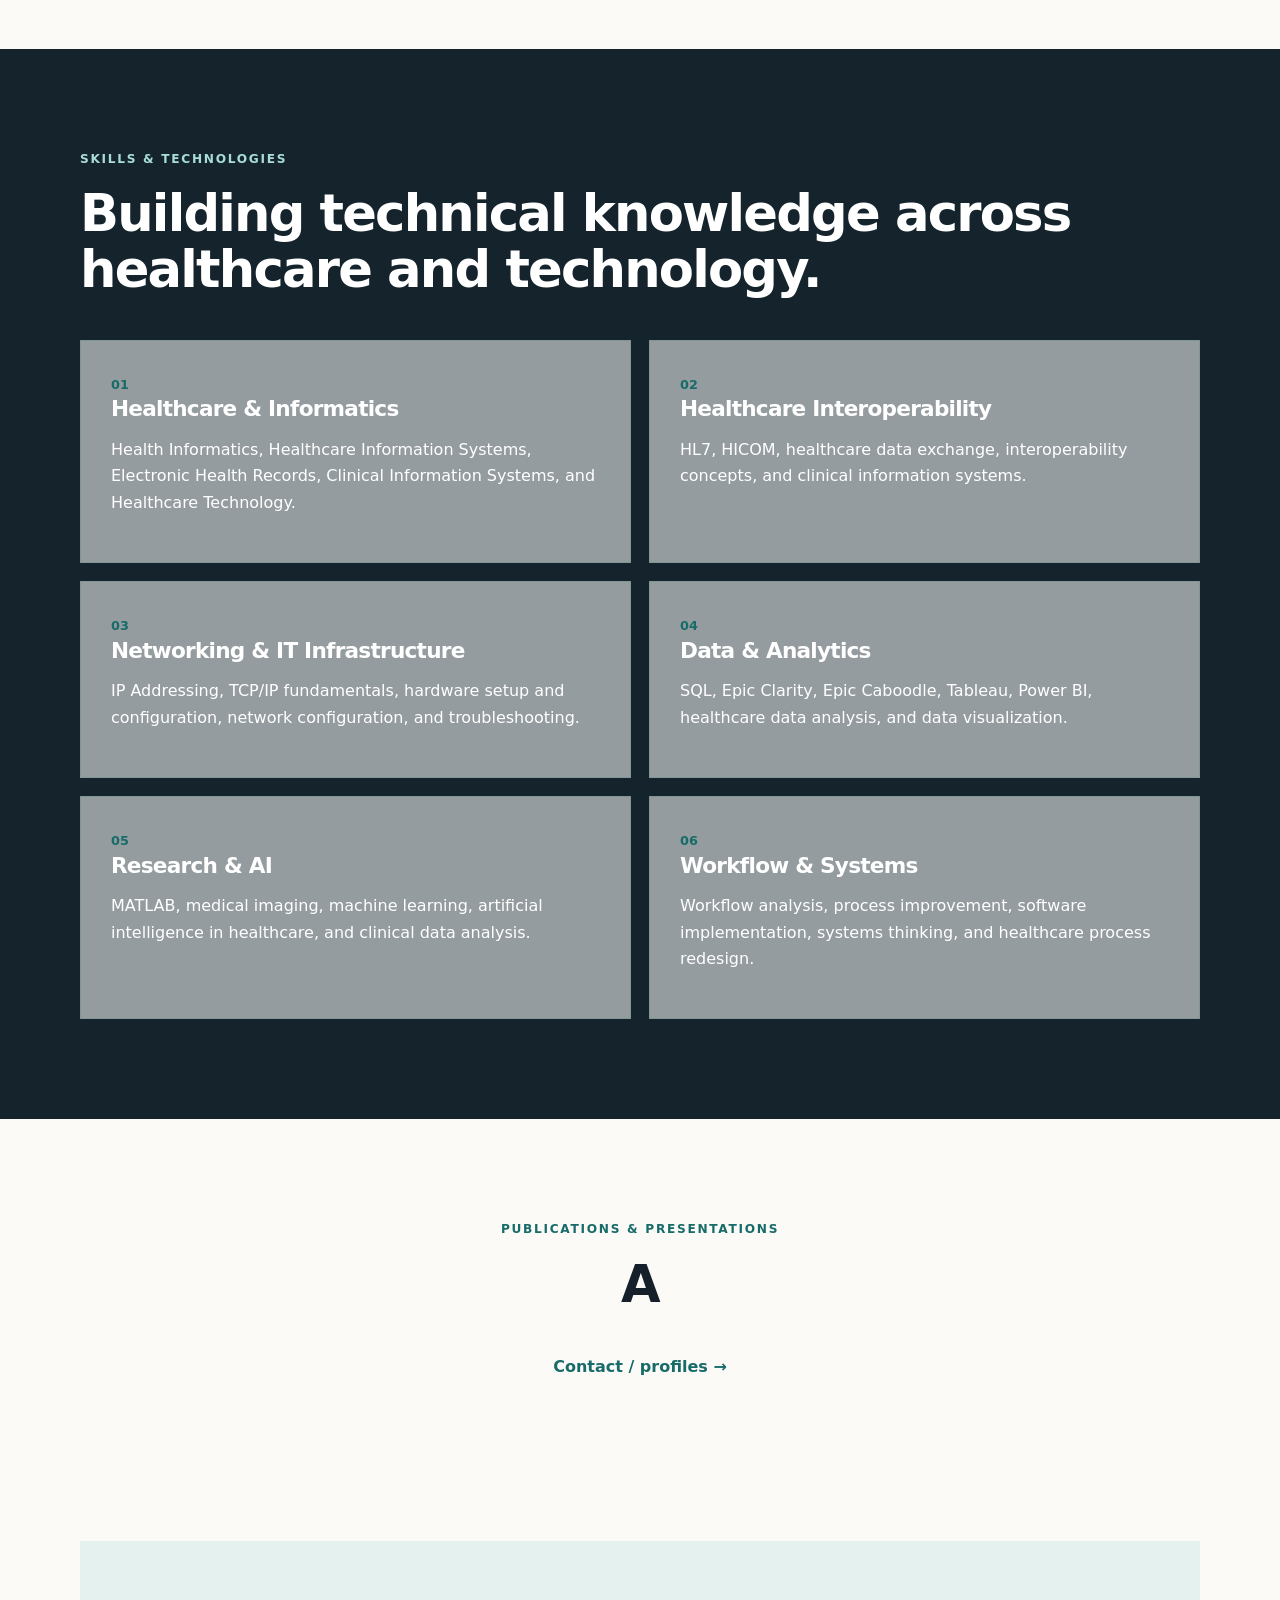
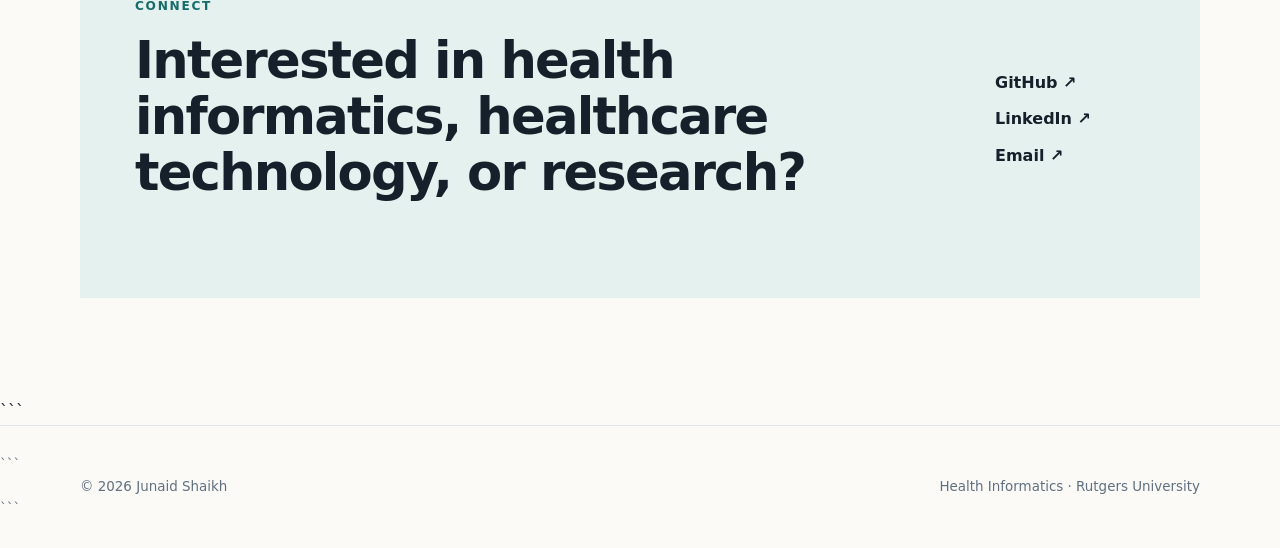
==== commit 026bf325: "Update index.html content and email address Removed placeholder text and updated email address." ====
--- a/index.html
+++ b/index.html
@@ -485,13 +485,11 @@
     </p>
 
     <h2>
-      A space for your scholarly work.
+      A
     </h2>
 
     <p>
-      Add journal articles, conference presentations, posters,
-      dissertations, working papers, or other academic work here
-      as they become available.
+      
     </p>
 
     <a class="text-link" href="#contact">
@@ -519,9 +517,7 @@
         or research?
       </h2>
 
-      <p>
-        Use the links below to add your professional profiles
-        and contact information.
+    
       </p>
 
     </div>
@@ -537,7 +533,7 @@
         LinkedIn ↗
       </a>
 
-      <a href="mailto:your-email@example.com">
+      <a href="Junaid.Shaikh@rutgers.edu">
         Email ↗
       </a>
 
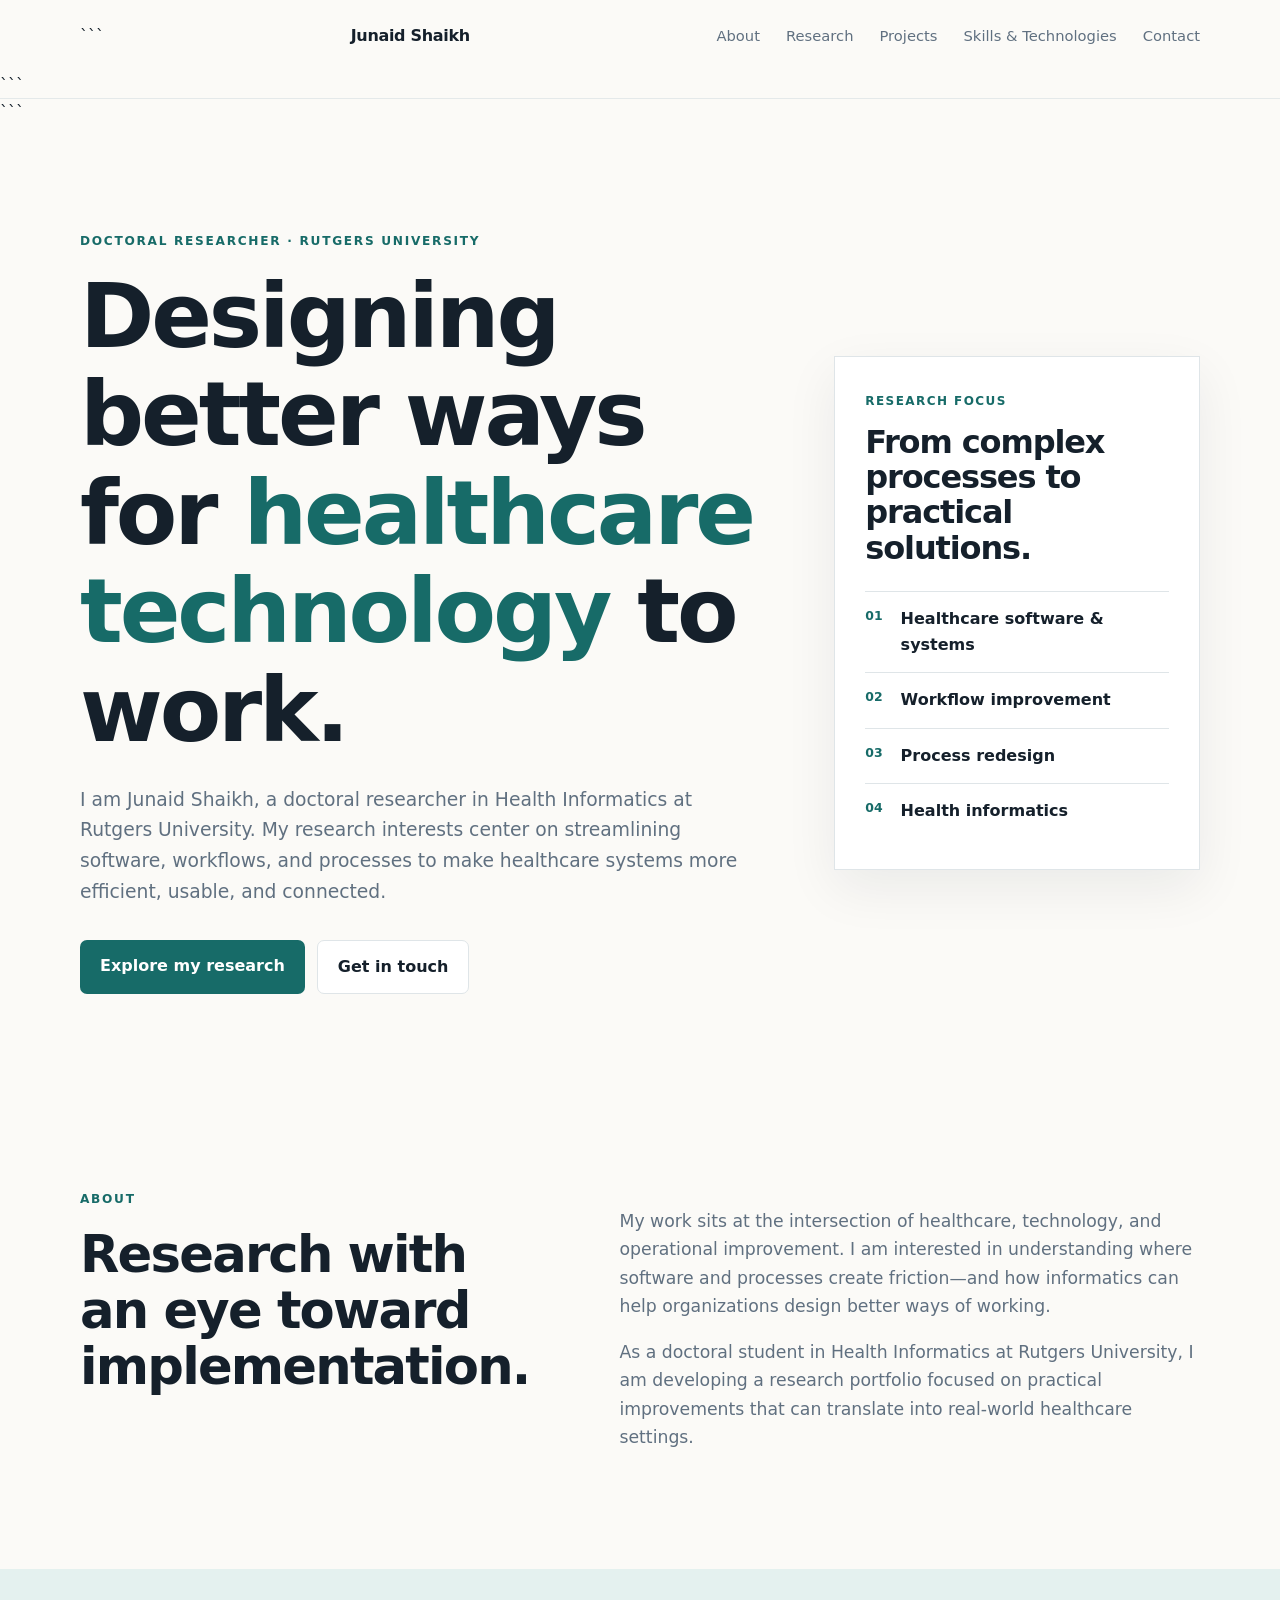
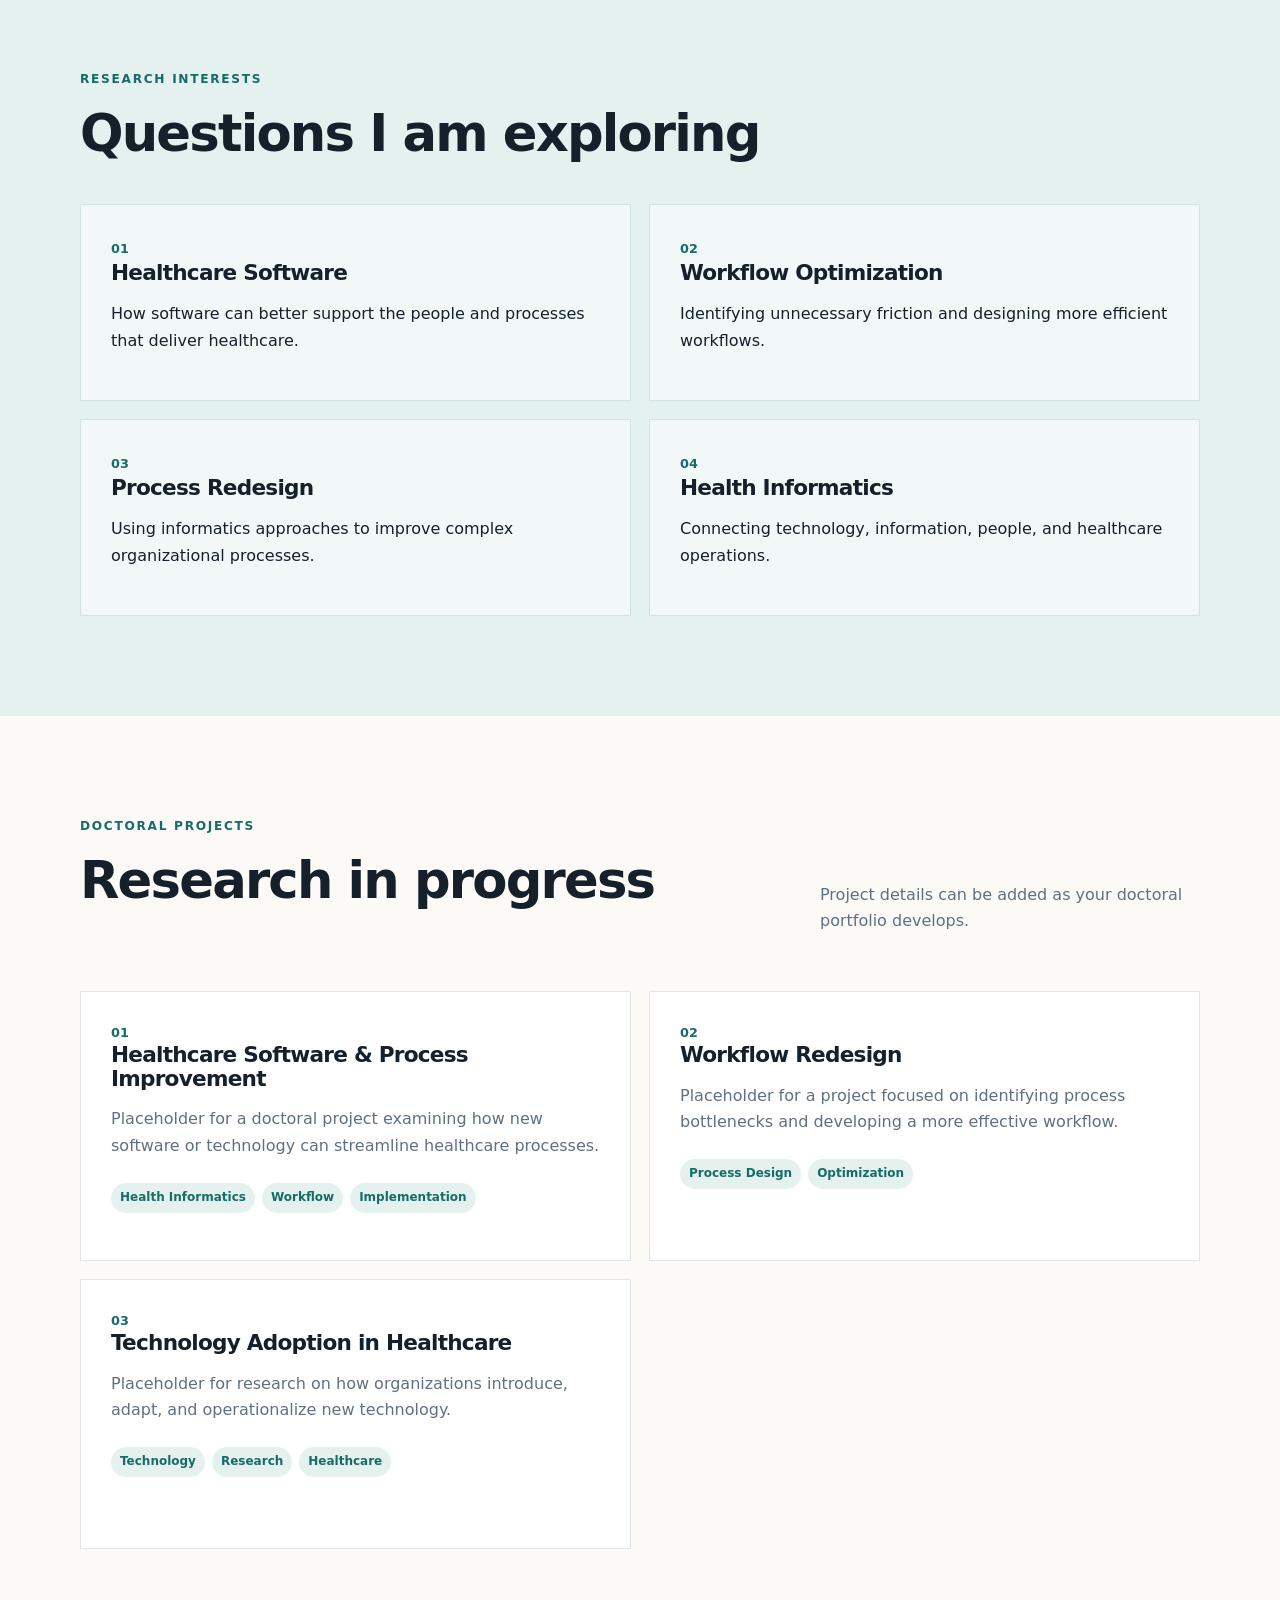
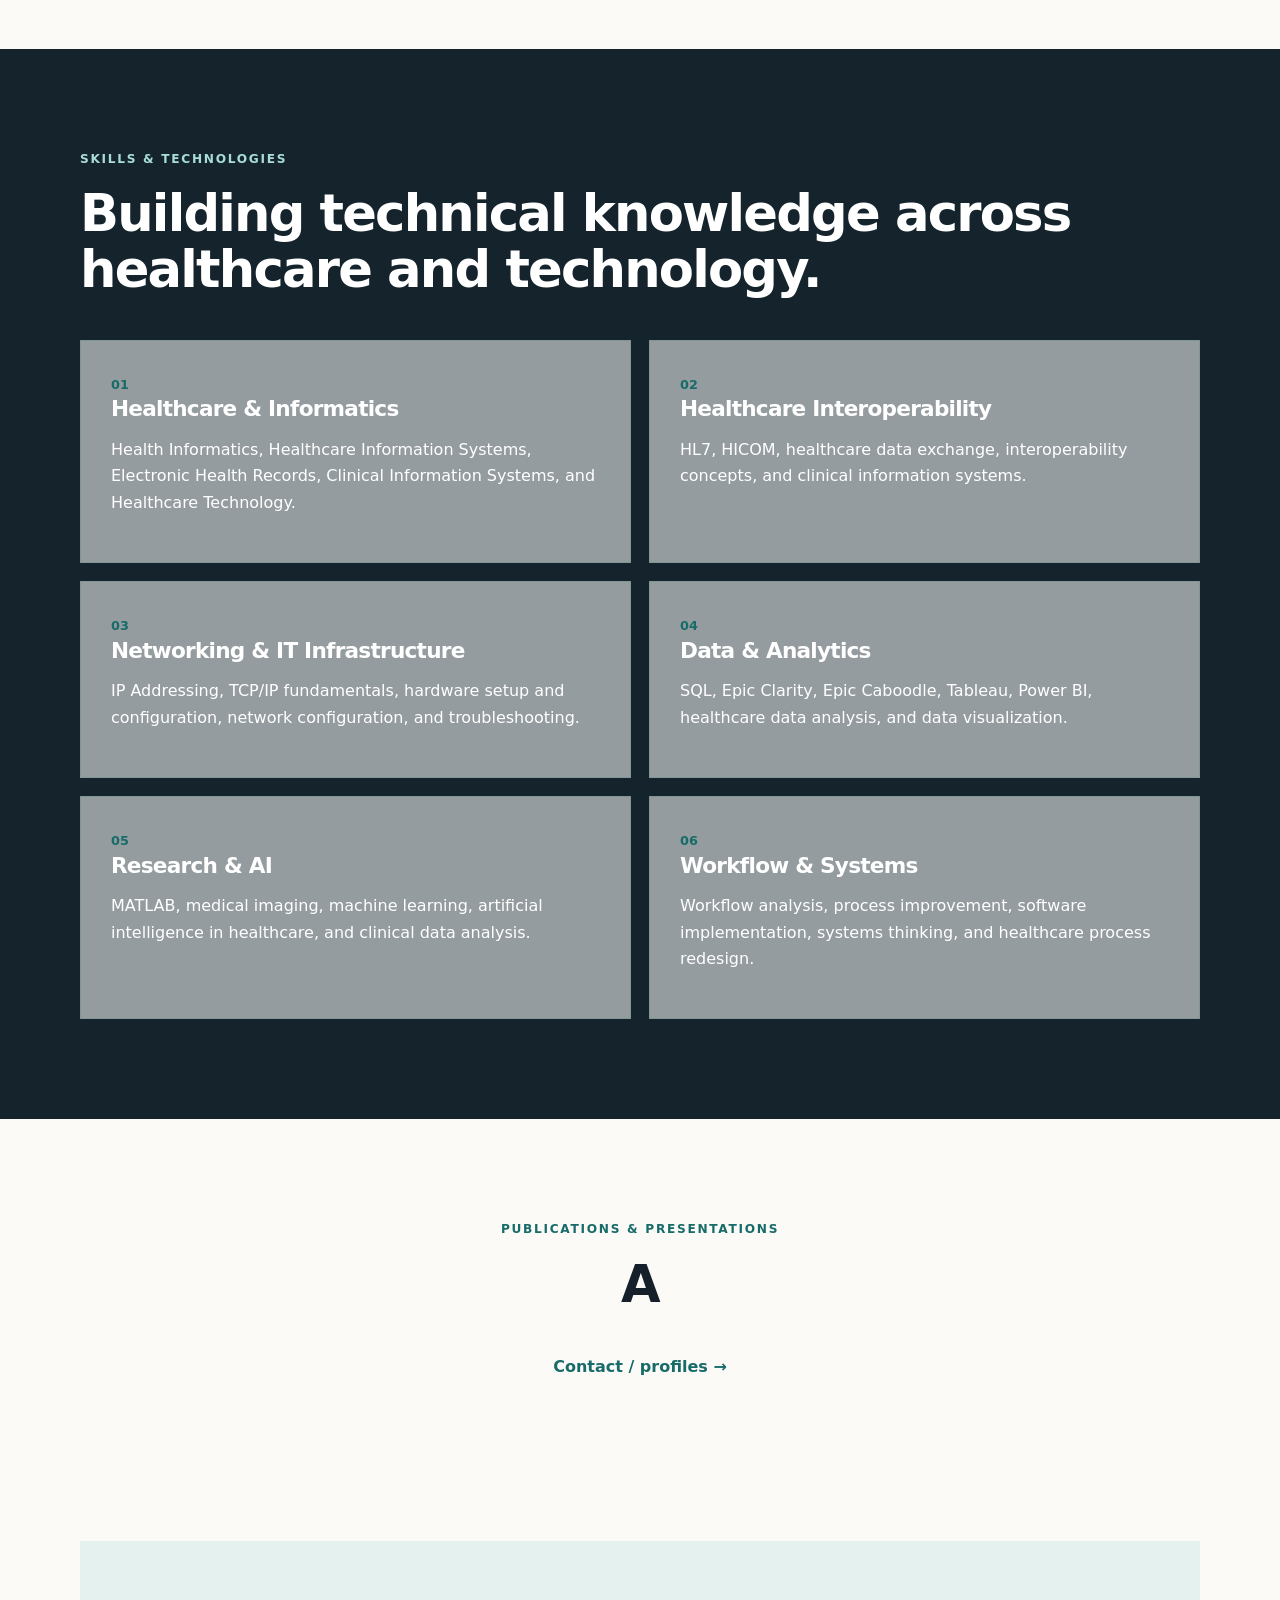
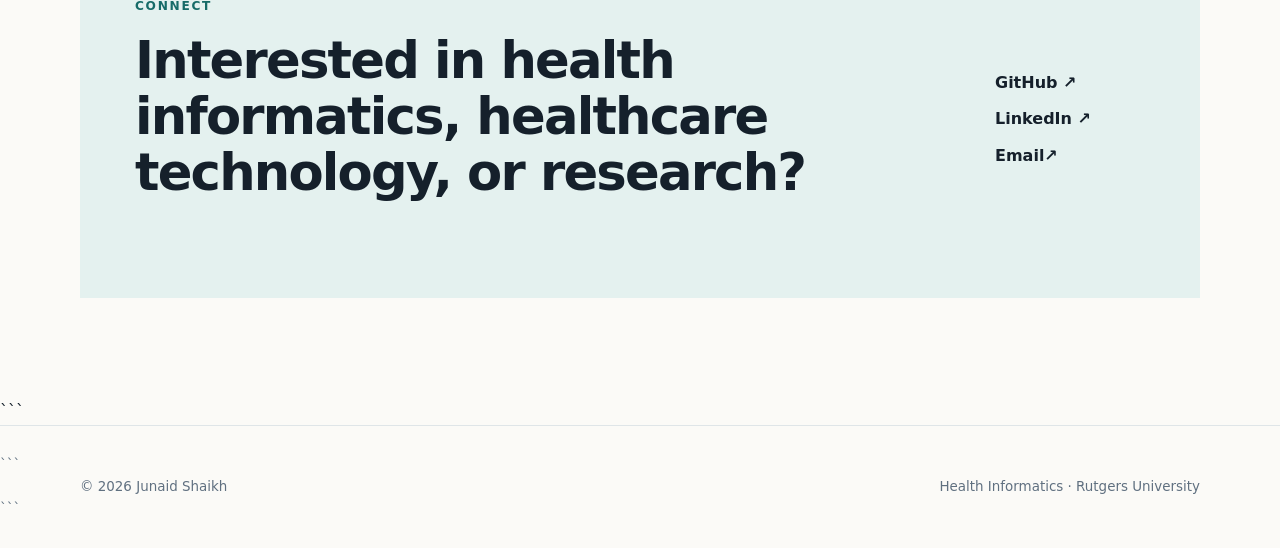
==== commit 5472a676: "Change email link to use mailto format" ====
--- a/index.html
+++ b/index.html
@@ -533,9 +533,7 @@
         LinkedIn ↗
       </a>
 
-      <a href="Junaid.Shaikh@rutgers.edu">
-        Email ↗
-      </a>
+      <a href="mailto:Junaid.Shaikh@rutgers.edu">Email↗ </a>
 
     </div>
 
